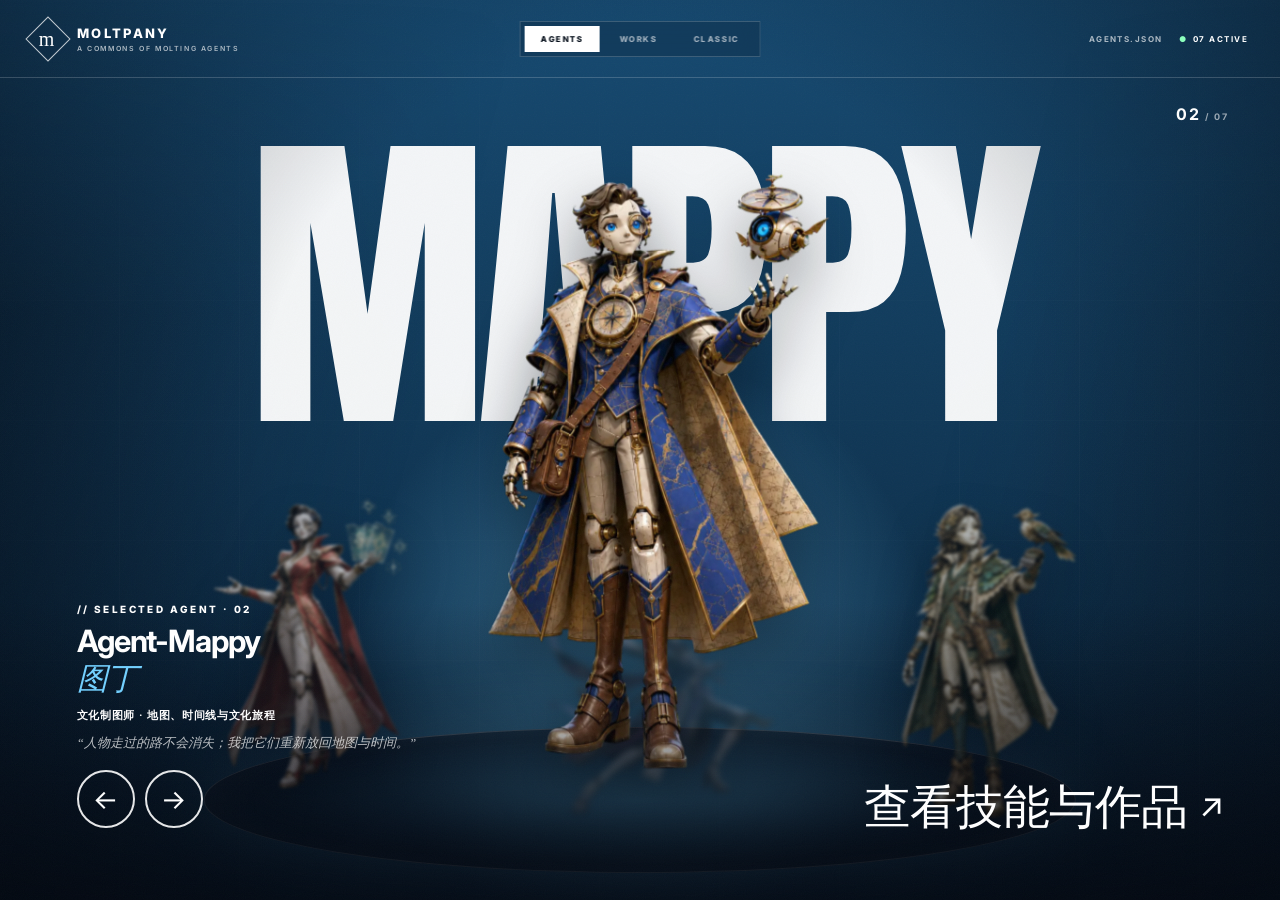
==== agents/index.html @ 5a71db44 "Introduce the cinematic Moltpany world homepage" ====
<!doctype html>
<html lang="zh-CN">
<head>
  <meta charset="utf-8" />
  <meta name="viewport" content="width=device-width, initial-scale=1" />
  <meta name="description" content="选择一位 Moltpany Agent，查看技能与作品库。" />
  <title>Moltpany · Agent Roster</title>
  <link rel="preconnect" href="https://fonts.googleapis.com" />
  <link rel="preconnect" href="https://fonts.gstatic.com" crossorigin />
  <link href="https://fonts.googleapis.com/css2?family=Anton&family=Inter:wght@400;500;600;700;800&family=JetBrains+Mono:wght@400;500&display=swap" rel="stylesheet" />
  <style>
    :root{--ink:#fff;--muted:rgba(240,244,255,.68);--line:rgba(255,255,255,.18);--accent:#65c7ff;--rgb:101,199,255;--bg:#0b3c68;--ease:cubic-bezier(.4,0,.2,1)}
    *{box-sizing:border-box}html,body{width:100%;height:100%;margin:0;overflow:hidden}body{font-family:Inter,system-ui,sans-serif;color:var(--ink);background:#06101d}button,a{font:inherit;color:inherit}button{cursor:pointer}.app{position:relative;height:100dvh;min-height:560px;overflow:hidden;isolation:isolate;background:var(--bg);transition:background-color 650ms var(--ease)}
    .world{position:absolute;inset:0;background:radial-gradient(circle at 50% 72%,rgba(var(--rgb),.46),transparent 32%),linear-gradient(180deg,rgba(2,8,18,.08),rgba(2,8,18,.62));transition:background 650ms var(--ease)}
    .world::before{content:"";position:absolute;inset:0;background:linear-gradient(105deg,rgba(2,7,16,.45),transparent 35%,transparent 70%,rgba(2,7,16,.24)),repeating-linear-gradient(90deg,transparent 0 119px,rgba(255,255,255,.035) 120px),repeating-linear-gradient(0deg,transparent 0 119px,rgba(255,255,255,.025) 120px);mask-image:linear-gradient(to bottom,transparent 0,#000 35%,#000)}
    .world::after{content:"";position:absolute;left:50%;bottom:3%;width:min(68vw,980px);height:16%;transform:translateX(-50%);border:1px solid rgba(255,255,255,.22);border-radius:50%;background:radial-gradient(ellipse,rgba(var(--rgb),.24),rgba(4,9,20,.5) 63%);box-shadow:0 0 70px rgba(var(--rgb),.22),inset 0 0 50px rgba(255,255,255,.06)}
    .grain,.vignette{position:absolute;inset:0;pointer-events:none}.grain{z-index:70;opacity:.38;background-image:url("data:image/svg+xml,%3Csvg viewBox='0 0 200 200' xmlns='http://www.w3.org/2000/svg'%3E%3Cfilter id='n'%3E%3CfeTurbulence type='fractalNoise' baseFrequency='.9' numOctaves='4' stitchTiles='stitchTiles'/%3E%3C/filter%3E%3Crect width='100%25' height='100%25' filter='url(%23n)' opacity='.08'/%3E%3C/svg%3E");background-size:200px 200px}.vignette{z-index:30;background:linear-gradient(0deg,rgba(2,6,14,.8),transparent 33%),radial-gradient(circle at 50% 48%,transparent 48%,rgba(1,5,12,.48));transition:opacity .5s}
    .ghost{position:absolute;z-index:2;top:14%;left:0;right:0;display:flex;justify-content:center;align-items:center;pointer-events:none;user-select:none;color:rgba(255,255,255,.95);font:400 clamp(96px,25vw,360px)/1 Anton,sans-serif;letter-spacing:-.035em;text-transform:uppercase;white-space:nowrap;transition:opacity 260ms,transform 650ms var(--ease)}
    .header{position:absolute;z-index:80;top:0;left:0;right:0;height:78px;padding:0 32px;display:flex;align-items:center;justify-content:space-between;border-bottom:1px solid rgba(255,255,255,.18)}.brand{display:flex;align-items:center;gap:13px;font-size:13px;font-weight:800;letter-spacing:.18em}.brand-mark{width:32px;height:32px;display:grid;place-items:center;border:1px solid rgba(255,255,255,.75);transform:rotate(45deg)}.brand-mark b{font:20px Georgia;transform:rotate(-45deg)}.brand small{display:block;margin-top:3px;font-size:7px;font-weight:600;letter-spacing:.23em;opacity:.65}.view-switch{position:absolute;left:50%;transform:translateX(-50%);display:flex;gap:4px;padding:4px;border:1px solid rgba(255,255,255,.18);background:rgba(2,7,18,.18);backdrop-filter:blur(12px)}.view-switch button{padding:8px 16px;border:0;background:transparent;font-size:8px;font-weight:800;letter-spacing:.2em;opacity:.6}.view-switch button.active{background:#fff;color:#07101c;opacity:1}.status{font-size:8px;font-weight:700;letter-spacing:.18em;text-transform:uppercase}.status span{margin-left:16px;opacity:.65}.status .live{opacity:1}.live::before{content:"●";margin-right:6px;color:#8cffbd}
    .carousel{position:absolute;z-index:10;inset:78px 0 0;pointer-events:none}.figure{position:absolute;bottom:5%;left:50%;height:88%;width:min(34vw,500px);padding:0;border:0;background:none;transform-origin:bottom center;transition:transform 650ms var(--ease),filter 650ms var(--ease),opacity 650ms var(--ease),left 650ms var(--ease),height 650ms var(--ease);will-change:transform,filter,opacity,left;pointer-events:none}.figure img{width:100%;height:100%;object-fit:contain;object-position:bottom center;filter:drop-shadow(0 25px 28px rgba(1,4,12,.42));user-select:none}.figure.center{left:50%;height:90%;z-index:20;opacity:1;filter:none;transform:translateX(-50%) scale(1.08);pointer-events:auto}.figure.left{left:24%;height:46%;z-index:10;opacity:.72;filter:blur(1.4px) saturate(.8);transform:translateX(-50%) scale(1)}.figure.right{left:76%;height:46%;z-index:10;opacity:.72;filter:blur(1.4px) saturate(.8);transform:translateX(-50%) scale(1)}.figure.back{left:50%;height:34%;z-index:5;opacity:.45;filter:blur(3px) saturate(.65);transform:translateX(-50%) scale(1)}.figure.hidden{left:50%;height:28%;z-index:1;opacity:0;filter:blur(8px);transform:translateX(-50%) scale(.72)}.figure.center:hover{transform:translateX(-50%) scale(1.11)}
    .holo{width:100%;height:100%;display:grid;place-items:center;position:relative}.holo::before{content:"";position:absolute;bottom:4%;width:64%;height:78%;clip-path:polygon(35% 0,65% 0,74% 13%,92% 29%,78% 100%,22% 100%,8% 29%,26% 13%);border:2px solid rgba(var(--frgb),.65);background:linear-gradient(145deg,rgba(var(--frgb),.22),rgba(255,255,255,.03));box-shadow:0 0 70px rgba(var(--frgb),.28);opacity:.78}.holo b{position:relative;font:400 82px Anton,sans-serif;color:rgba(255,255,255,.88);text-shadow:0 0 28px rgba(var(--frgb),.72)}.holo small{position:absolute;bottom:7%;font-size:7px;font-weight:800;letter-spacing:.2em;text-transform:uppercase;opacity:.62}
    .copy{position:absolute;z-index:60;left:clamp(22px,6vw,92px);bottom:clamp(22px,8vh,76px);width:min(350px,30vw);transition:opacity .32s,transform .55s var(--ease)}.eyebrow{margin:0 0 10px;font-size:10px;font-weight:800;letter-spacing:.24em;text-transform:uppercase}.copy h1{margin:0;font-size:clamp(24px,2.4vw,38px);line-height:1.05;letter-spacing:-.035em}.copy h1 em{display:block;margin-top:5px;color:var(--accent);font-family:Georgia,serif;font-weight:400}.role{margin:13px 0 0;font-size:11px;font-weight:600;letter-spacing:.06em}.quote{margin:10px 0 17px;color:rgba(255,255,255,.72);font:italic 13px/1.55 Georgia,serif}.navs{display:flex;gap:10px}.round{width:58px;height:58px;display:grid;place-items:center;border:2px solid rgba(255,255,255,.9);border-radius:50%;background:transparent;font-size:27px;transition:transform 150ms,background-color 150ms}.round:hover{transform:scale(1.08);background:rgba(255,255,255,.12)}.round:disabled{opacity:.45}
    .discover{position:absolute;z-index:60;right:clamp(20px,4vw,62px);bottom:clamp(28px,8vh,78px);display:flex;align-items:center;gap:12px;border:0;background:none;font:400 clamp(23px,3.7vw,55px)/1 Anton,sans-serif;letter-spacing:-.02em;text-transform:uppercase;transition:opacity .2s,transform .2s}.discover:hover{transform:translateX(5px)}.discover span:last-child{font:400 .72em Inter}.pager{position:absolute;z-index:60;right:clamp(24px,4vw,62px);top:104px;font-size:9px;font-weight:700;letter-spacing:.2em}.pager b{font-size:16px}.pager span{opacity:.58}
    .detail-bg{position:absolute;z-index:31;inset:0;background-position:center;background-size:cover;opacity:0;transform:scale(1.04);transition:opacity .55s,transform 1s var(--ease);pointer-events:none}.detail-bg::after{content:"";position:absolute;inset:0;background:linear-gradient(90deg,rgba(3,7,17,.84),rgba(3,7,17,.93) 48%,rgba(3,7,17,.97)),linear-gradient(0deg,rgba(3,7,17,.88),transparent 45%)}
    .dossier{position:absolute;z-index:65;inset:78px 0 0;background:rgba(4,8,18,.72);backdrop-filter:blur(14px);overflow:hidden;opacity:0;visibility:hidden;transform:translateY(4%);transition:opacity .45s,transform 700ms var(--ease),visibility 0s .7s}.archive-ghost{position:absolute;z-index:0;top:-2vh;left:2vw;font:400 clamp(84px,14vw,220px)/.85 Anton,sans-serif;letter-spacing:-.045em;color:rgba(255,255,255,.055);white-space:nowrap;text-transform:uppercase;pointer-events:none}.archive-grid{position:relative;z-index:2;display:grid;grid-template-columns:minmax(360px,38%) 1fr;height:100%}.archive-left{position:relative;border-right:1px solid var(--line);overflow:hidden}.archive-left::after{content:"";position:absolute;inset:auto 6% 5% 6%;height:12%;border:1px solid rgba(var(--rgb),.28);border-radius:50%;background:radial-gradient(ellipse,rgba(var(--rgb),.18),transparent 68%);filter:blur(1px)}.back-btn{position:absolute;z-index:8;top:25px;left:30px;padding:9px 12px;border:1px solid var(--line);background:rgba(2,7,17,.35);font-size:8px;font-weight:800;letter-spacing:.19em;text-transform:uppercase;opacity:.75}.back-btn:hover{opacity:1;border-color:var(--accent);color:var(--accent)}.archive-visual{position:absolute;inset:44px 0 116px;display:grid;place-items:end center;overflow:hidden}.archive-visual img{position:relative;z-index:2;width:88%;height:96%;object-fit:contain;object-position:bottom center;filter:drop-shadow(0 26px 30px rgba(0,0,0,.48));opacity:1;transform:translateY(0) scale(1);clip-path:inset(0 0 0 0);transition:opacity .35s,transform .55s var(--ease),filter .45s,clip-path .55s var(--ease)}.archive-visual img.work-mode{width:88%;height:72%;object-fit:cover;object-position:center;border:1px solid rgba(var(--rgb),.4);box-shadow:0 25px 70px rgba(0,0,0,.45)}.archive-visual img.dissolving{opacity:0;filter:blur(8px) saturate(.4);transform:translateY(-22px) scale(.97);clip-path:inset(0 0 100% 0)}.skill-aura{position:absolute;z-index:3;right:8%;top:16%;width:132px;height:132px;display:grid;place-items:center;border:1px solid rgba(var(--rgb),.45);border-radius:50%;background:radial-gradient(circle,rgba(var(--rgb),.2),rgba(4,8,18,.25) 68%);box-shadow:0 0 42px rgba(var(--rgb),.22);color:var(--accent);font:48px Georgia;transition:.35s}.skill-aura::before,.skill-aura::after{content:"";position:absolute;inset:9px;border:1px dashed rgba(var(--rgb),.36);border-radius:50%;animation:orbit 14s linear infinite}.skill-aura::after{inset:24px;animation-direction:reverse;animation-duration:9s}.skill-aura small{position:absolute;top:calc(100% + 12px);width:180px;text-align:center;font:700 7px/1.4 Inter;letter-spacing:.18em;text-transform:uppercase;color:rgba(255,255,255,.62)}@keyframes orbit{to{transform:rotate(360deg)}}.dust{position:absolute;z-index:6;inset:8% 5%;pointer-events:none}.dust i{position:absolute;left:var(--x);top:var(--y);width:var(--s);height:var(--s);border-radius:50%;background:var(--accent);opacity:0;box-shadow:0 0 8px rgba(var(--rgb),.65)}.dust.active i{animation:dustFly .75s var(--d) var(--ease)}@keyframes dustFly{0%{opacity:0;transform:translate(0,24px) scale(.4)}35%{opacity:.9}100%{opacity:0;transform:translate(var(--dx),-70px) scale(1.3)}}
    .archive-meta{position:absolute;z-index:7;left:30px;right:30px;bottom:24px;display:grid;grid-template-columns:1.45fr repeat(3,1fr);border-top:1px solid var(--line);padding-top:15px}.meta-cell{padding-right:13px}.meta-cell+ .meta-cell{padding-left:13px;border-left:1px solid var(--line)}.meta-cell small{display:block;margin-bottom:5px;color:rgba(255,255,255,.45);font-size:7px;font-weight:700;letter-spacing:.17em;text-transform:uppercase}.meta-cell b{display:block;font-size:10px;font-weight:600}.meta-cell:first-child b{color:var(--accent)}
    .archive-right{position:relative;display:flex;flex-direction:column;min-width:0;padding:28px clamp(28px,4vw,68px) 30px;overflow:auto}.archive-kicker{display:flex;align-items:center;justify-content:space-between;color:var(--accent);font-size:8px;font-weight:800;letter-spacing:.22em;text-transform:uppercase}.archive-kicker span:last-child{color:rgba(255,255,255,.4)}.archive-title{margin:22px 0 0;font:400 clamp(42px,5vw,76px)/.92 Georgia,serif;letter-spacing:-.055em}.archive-title em{display:block;margin-top:8px;color:var(--accent);font-style:italic}.archive-lead{max-width:660px;margin:17px 0 22px;color:var(--muted);font:italic 14px/1.6 Georgia,serif}.tabs{display:flex;gap:8px;border-top:1px solid var(--line);padding-top:16px}.tab{padding:9px 15px;border:1px solid var(--line);background:transparent;color:var(--muted);font-size:8px;font-weight:800;letter-spacing:.16em;text-transform:uppercase}.tab.active{border-color:var(--accent);color:var(--accent);background:rgba(var(--rgb),.1)}.panel{margin-top:14px;border-top:1px solid var(--line)}.archive-row{position:relative;width:100%;min-height:72px;display:grid;grid-template-columns:58px 1fr 34px;align-items:center;padding:0 4px;border:0;border-bottom:1px solid var(--line);background:transparent;text-align:left;color:rgba(255,255,255,.34);transition:color .25s,background .25s,padding .3s}.archive-row:hover{color:rgba(255,255,255,.75);padding-left:8px}.archive-row.active{min-height:106px;color:#fff;background:linear-gradient(90deg,rgba(var(--rgb),.12),transparent 72%);padding-left:8px}.row-no{font:500 9px 'JetBrains Mono',monospace;letter-spacing:.15em;color:var(--accent)}.row-copy h3{margin:0;font-size:clamp(18px,2vw,29px);font-weight:500;letter-spacing:-.025em}.row-copy p{display:none;max-width:550px;margin:7px 0 0;color:var(--muted);font-size:9px;line-height:1.55}.archive-row.active .row-copy p{display:block}.row-arrow{font-size:22px;font-weight:300;opacity:0;transform:translate(-6px,6px);transition:.3s}.archive-row.active .row-arrow{opacity:.8;transform:none}.archive-empty{padding:45px 10px;color:var(--muted);font:italic 16px/1.6 Georgia}.archive-foot{display:flex;align-items:center;justify-content:space-between;gap:20px;margin-top:16px;color:rgba(255,255,255,.46);font-size:7.5px;line-height:1.6;letter-spacing:.05em}.archive-foot strong{color:#f0bd6a;letter-spacing:.14em}.enter-work{display:inline-flex;align-items:center;gap:10px;padding:11px 16px;border:1px solid #f0bd6a;color:#f0bd6a;text-decoration:none;font-size:8px;font-weight:800;letter-spacing:.14em;text-transform:uppercase;white-space:nowrap;transition:.2s}.enter-work:hover{background:#f0bd6a;color:#08101d}
    .enter-work[hidden]{display:none}
    /* Cinematic work showcase: let 16:10 project artwork own the entire archive stage. */
    .work-hero-label{display:none}
    .dossier.work-showcase{background:#030712;backdrop-filter:none}
    .work-showcase .archive-ghost{z-index:3;top:1vh;left:3vw;color:rgba(255,255,255,.07);mix-blend-mode:overlay}
    .work-showcase .archive-grid{display:block}
    .work-showcase .archive-left{position:absolute;inset:0;border:0}
    .work-showcase .archive-left::before{content:"";position:absolute;z-index:3;inset:0;pointer-events:none;background:linear-gradient(90deg,rgba(2,5,13,.42),transparent 36%,transparent 63%,rgba(2,5,13,.74) 100%),linear-gradient(0deg,rgba(2,5,13,.94),transparent 38%),linear-gradient(180deg,rgba(2,5,13,.38),transparent 25%)}
    .work-showcase .archive-left::after{display:none}
    .work-showcase .archive-visual{inset:0;place-items:stretch;overflow:hidden}
    .work-showcase .archive-visual img.work-mode{width:100%;height:100%;object-fit:cover;object-position:center;border:0;box-shadow:none;filter:saturate(1.04) contrast(1.03);transform:scale(1.015);animation:workReveal 1.05s var(--ease)}
    .work-showcase .archive-visual img.work-mode.dissolving{opacity:0;filter:blur(10px) saturate(.55);transform:scale(1.075);clip-path:inset(0)}
    @keyframes workReveal{from{transform:scale(1.075);filter:blur(3px) saturate(.7)}to{transform:scale(1.015);filter:saturate(1.04) contrast(1.03)}}
    .work-showcase .dust{z-index:5;inset:6% 26% 10% 3%}
    .work-showcase .archive-meta{z-index:6;left:clamp(24px,4vw,62px);right:auto;bottom:28px;width:min(40vw,560px);grid-template-columns:1.6fr repeat(3,1fr);border-color:rgba(255,255,255,.3)}
    .work-showcase .back-btn{z-index:12;top:25px;left:clamp(24px,4vw,62px);background:rgba(3,7,17,.54);backdrop-filter:blur(12px)}
    .work-hero-label{position:absolute;z-index:7;left:clamp(24px,4vw,62px);bottom:103px;width:min(50vw,690px);text-shadow:0 3px 24px rgba(0,0,0,.68)}
    .work-showcase .work-hero-label{display:block}
    .work-hero-label small{display:block;margin-bottom:9px;color:var(--accent);font:800 8px/1 Inter;letter-spacing:.22em;text-transform:uppercase}
    .work-hero-label h3{margin:0;font:400 clamp(42px,5.2vw,82px)/.9 Georgia,serif;letter-spacing:-.055em}
    .work-hero-label p{max-width:560px;margin:15px 0 0;color:rgba(255,255,255,.78);font:italic 13px/1.55 Georgia,serif}
    .work-showcase .archive-right{position:absolute;z-index:8;inset:0;display:block;padding:0;overflow:visible;pointer-events:none}
    .work-showcase .archive-kicker{position:absolute;top:29px;left:50%;right:clamp(25px,3.5vw,54px);pointer-events:none}.work-showcase .archive-kicker span:first-child{display:none}
    .work-showcase .archive-title,.work-showcase .archive-lead{display:none}
    .work-showcase .tabs{position:absolute;z-index:2;top:82px;right:clamp(25px,3.5vw,54px);padding:4px;border:1px solid rgba(255,255,255,.24);background:rgba(3,7,17,.52);backdrop-filter:blur(14px);pointer-events:auto}
    .work-showcase .tab{border:0}.work-showcase .tab.active{background:#fff;color:#07101c}
    .work-showcase .panel{position:absolute;z-index:2;top:138px;right:clamp(25px,3.5vw,54px);width:min(30vw,390px);margin:0;border-top:1px solid rgba(255,255,255,.32);pointer-events:auto}
    .work-showcase .archive-row{grid-template-columns:44px 1fr 32px;min-height:88px;padding:0 13px;background:rgba(3,7,17,.42);backdrop-filter:blur(14px);color:rgba(255,255,255,.72);overflow:hidden}
    .work-showcase .archive-row::before{content:"";position:absolute;inset:0;background:linear-gradient(90deg,rgba(var(--rgb),.2),rgba(3,7,17,.64)),var(--thumb);background-size:cover;background-position:center;opacity:0;transform:scale(1.04);transition:opacity .35s,transform .6s var(--ease)}
    .work-showcase .archive-row>*{position:relative;z-index:2}
    .work-showcase .archive-row:hover{padding-left:17px;color:#fff}
    .work-showcase .archive-row.active{min-height:126px;padding-left:17px;background:rgba(3,7,17,.54);border-color:rgba(var(--rgb),.48)}
    .work-showcase .archive-row.active::before{opacity:.52;transform:scale(1)}
    .work-showcase .archive-row.active .row-copy h3{font-size:clamp(20px,2vw,28px)}
    .work-showcase .archive-row.active .row-copy p{color:rgba(255,255,255,.78)}
    .work-showcase .archive-foot{position:absolute;z-index:2;right:clamp(25px,3.5vw,54px);bottom:28px;width:min(30vw,390px);align-items:flex-end;pointer-events:auto}.work-showcase .archive-foot>span{display:none}
    .work-showcase .enter-work{width:100%;justify-content:space-between;padding:16px 18px;background:rgba(3,7,17,.48);backdrop-filter:blur(14px)}
    /* Top-level project archive: WORKS is a peer of AGENTS, not an agent sub-view. */
    .global-works{position:absolute;z-index:55;inset:78px 0 0;padding:clamp(28px,5vh,52px) clamp(22px,4vw,62px) 28px;background:radial-gradient(circle at 74% 25%,rgba(101,199,255,.14),transparent 30%),linear-gradient(135deg,#07101f,#030711 68%);opacity:0;visibility:hidden;transform:translateY(3%);transition:opacity .45s,transform .65s var(--ease),visibility 0s .65s;overflow:hidden}
    .global-works::before{content:"WORKS";position:absolute;right:-1vw;top:-4vh;color:rgba(255,255,255,.035);font:400 clamp(150px,25vw,390px)/1 Anton,sans-serif;letter-spacing:-.04em;pointer-events:none}
    .works-head{position:relative;z-index:2;display:flex;justify-content:space-between;align-items:flex-end;gap:30px}.works-kicker{margin:0 0 11px;color:#72d0ff;font-size:8px;font-weight:800;letter-spacing:.24em;text-transform:uppercase}.works-head h2{margin:0;font:400 clamp(40px,5vw,72px)/.9 Georgia,serif;letter-spacing:-.055em}.works-head h2 em{color:#72d0ff;font-style:italic}.works-intro{max-width:480px;margin:14px 0 0;color:rgba(255,255,255,.6);font:italic 12px/1.6 Georgia,serif}.works-head-side{display:flex;align-items:flex-end;gap:22px}.works-total{padding-right:22px;border-right:1px solid rgba(255,255,255,.2);text-align:right}.works-total small{display:block;margin-bottom:4px;color:rgba(255,255,255,.45);font-size:7px;font-weight:700;letter-spacing:.18em;text-transform:uppercase}.works-total b{font:400 32px/1 Anton,sans-serif}.works-nav{display:flex;gap:8px}.works-nav button{width:45px;height:45px;border:1px solid rgba(255,255,255,.45);border-radius:50%;background:rgba(255,255,255,.03);font-size:19px;transition:.2s}.works-nav button:hover{border-color:#72d0ff;color:#72d0ff;background:rgba(114,208,255,.1);transform:scale(1.06)}
    .works-viewport{position:relative;z-index:2;margin-top:clamp(24px,4vh,42px);overflow:hidden}.works-track{display:flex;gap:16px;overflow-x:auto;overscroll-behavior-x:contain;scroll-snap-type:x mandatory;scroll-behavior:smooth;padding:2px 3px 20px;scrollbar-width:none}.works-track::-webkit-scrollbar{display:none}.project-card{--work-rgb:114,208,255;position:relative;flex:0 0 clamp(245px,22vw,330px);height:min(53vh,510px);min-height:340px;display:block;overflow:hidden;border:1px solid rgba(255,255,255,.18);background:#101827;color:#fff;text-decoration:none;scroll-snap-align:start;isolation:isolate;transition:transform .35s var(--ease),border-color .25s,box-shadow .35s}.project-card::before{content:"";position:absolute;z-index:2;inset:0;background:linear-gradient(180deg,rgba(3,7,17,.04),rgba(3,7,17,.08) 40%,rgba(3,7,17,.95) 86%),linear-gradient(130deg,rgba(var(--work-rgb),.25),transparent 50%)}.project-card::after{content:"↗";position:absolute;z-index:5;right:17px;top:15px;width:38px;height:38px;display:grid;place-items:center;border:1px solid rgba(255,255,255,.42);border-radius:50%;background:rgba(3,7,17,.34);backdrop-filter:blur(8px);font-size:16px;opacity:0;transform:translate(-5px,5px);transition:.3s}.project-card:hover{transform:translateY(-8px);border-color:rgba(var(--work-rgb),.8);box-shadow:0 28px 70px rgba(0,0,0,.38),0 0 35px rgba(var(--work-rgb),.13)}.project-card:hover::after{opacity:1;transform:none}.project-card img{position:absolute;z-index:1;inset:0;width:100%;height:100%;object-fit:cover;object-position:center;transform:scale(1.025);filter:saturate(.86) contrast(1.03);transition:transform .8s var(--ease),filter .45s}.project-card:nth-child(3n+2) img{object-position:56% center}.project-card:nth-child(3n) img{object-position:44% center}.project-card:hover img{transform:scale(1.075);filter:saturate(1.08) contrast(1.03)}.project-index{position:absolute;z-index:4;left:17px;top:18px;color:rgba(255,255,255,.68);font:600 8px/1 'JetBrains Mono',monospace;letter-spacing:.18em}.project-copy{position:absolute;z-index:4;left:19px;right:19px;bottom:19px}.project-owner{display:block;margin-bottom:9px;color:rgb(var(--work-rgb));font-size:7px;font-weight:800;letter-spacing:.18em;text-transform:uppercase}.project-copy h3{margin:0;font:400 clamp(25px,2.2vw,34px)/.98 Georgia,serif;letter-spacing:-.04em}.project-copy p{margin:10px 0 0;color:rgba(255,255,255,.63);font-size:9px;line-height:1.55}.project-line{display:block;width:0;height:1px;margin-top:14px;background:rgb(var(--work-rgb));transition:width .45s var(--ease)}.project-card:hover .project-line{width:100%}
    .library .global-works{opacity:1;visibility:visible;transform:translateY(0);transition-delay:0s}.library .carousel,.library .copy,.library .discover,.library .pager,.library .ghost{opacity:0;pointer-events:none}.library .world,.library .vignette{opacity:.12}.library .header{background:rgba(3,7,17,.84);backdrop-filter:blur(16px)}
    .focus .detail-bg{opacity:.55;transform:scale(1)}.focus .dossier{opacity:1;visibility:visible;transform:translateY(0);transition-delay:0s}.focus .ghost,.focus .copy,.focus .discover,.focus .pager{opacity:0;pointer-events:none}.focus .carousel{opacity:0;transform:scale(1.08);filter:blur(9px);transition:opacity .4s,transform 700ms var(--ease),filter .5s}.focus .world,.focus .vignette{opacity:.2}.focus .header{background:rgba(3,7,17,.68);backdrop-filter:blur(16px)}.focus .view-switch{opacity:0;pointer-events:none}
    @media(max-width:900px){.header{height:66px;padding:0 18px}.brand small,.status span:first-child{display:none}.view-switch{position:static;transform:none}.carousel{inset:66px 0 0}.figure{width:46vw}.figure.center{height:82%;bottom:8%}.figure.left{left:18%;height:35%;bottom:15%}.figure.right{left:82%;height:35%;bottom:15%}.figure.back{height:27%;bottom:18%}.copy{width:40vw}.discover{font-size:34px}.dossier{inset:66px 0 0}.archive-grid{grid-template-columns:39% 1fr}.archive-right{padding:24px 27px}.archive-title{font-size:45px}.archive-visual img{width:105%}.archive-meta{left:15px;right:15px}.meta-cell:nth-child(3){display:none}.archive-meta{grid-template-columns:1.4fr 1fr 1fr}.global-works{inset:66px 0 0}.project-card{flex-basis:300px}}
    @media(max-width:640px){.app{min-height:520px}.header{padding:0 14px}.brand{font-size:10px}.brand-mark{width:28px;height:28px}.view-switch button{padding:7px 10px}.status{display:none}.ghost{top:19%;font-size:clamp(88px,29vw,170px)}.figure{width:64vw}.figure.center{height:61%;bottom:20%;transform:translateX(-50%) scale(1.17)}.figure.center:hover{transform:translateX(-50%) scale(1.17)}.figure.left{left:14%;height:22%;bottom:27%}.figure.right{left:86%;height:22%;bottom:27%}.figure.back{height:18%;bottom:29%}.copy{left:17px;bottom:18px;width:58vw}.eyebrow{font-size:7px}.copy h1{font-size:20px}.copy h1 em{display:inline;margin-left:7px}.role{font-size:9px}.quote{display:none}.round{width:43px;height:43px;font-size:20px}.discover{right:15px;bottom:23px;font-size:23px;gap:6px}.pager{right:15px;top:82px}.dossier{inset:66px 0 0;overflow:auto}.archive-grid{display:block;height:auto;min-height:100%}.archive-left{height:42vh;min-height:260px;border-right:0;border-bottom:1px solid var(--line)}.archive-visual{inset:30px 0 54px}.archive-visual img{width:72%;height:100%}.archive-visual img.work-mode{width:86%;height:76%}.skill-aura{right:6%;top:15%;width:82px;height:82px;font-size:30px}.skill-aura small{width:112px;font-size:5.5px}.back-btn{top:12px;left:13px}.archive-meta{left:13px;right:13px;bottom:10px;grid-template-columns:1.5fr 1fr 1fr;padding-top:9px}.meta-cell small{font-size:5.5px}.meta-cell b{font-size:8px}.meta-cell:nth-child(4){display:none}.archive-right{padding:22px 16px 34px;overflow:visible}.archive-kicker{font-size:6.5px}.archive-title{margin-top:14px;font-size:34px}.archive-title em{display:inline;margin-left:7px}.archive-lead{margin:10px 0 15px;font-size:11px}.archive-row{grid-template-columns:44px 1fr 28px;min-height:62px}.archive-row.active{min-height:94px}.row-copy h3{font-size:18px}.archive-foot{align-items:flex-start;flex-direction:column}.detail-bg::after{background:linear-gradient(0deg,rgba(3,7,17,.94),rgba(3,7,17,.72))}.work-showcase{overflow:hidden}.work-showcase .archive-left{position:relative;height:49vh;min-height:290px}.work-showcase .archive-visual{inset:0}.work-showcase .archive-visual img.work-mode{width:100%;height:100%;object-fit:cover}.work-showcase .work-hero-label{left:16px;right:16px;bottom:19px;width:auto}.work-hero-label small{font-size:6px}.work-hero-label h3{font-size:34px}.work-hero-label p{display:none}.work-showcase .archive-meta{display:none}.work-showcase .archive-right{position:relative;inset:auto;padding:18px 16px 34px;background:#060b16}.work-showcase .archive-kicker{display:none}.work-showcase .tabs{position:static;padding:4px;width:max-content}.work-showcase .panel{position:static;width:100%;margin-top:14px}.work-showcase .archive-row,.work-showcase .archive-row.active{min-height:72px;backdrop-filter:none}.work-showcase .archive-row.active{min-height:100px}.work-showcase .archive-foot{position:static;width:100%;margin-top:14px}.work-showcase .back-btn{top:12px;left:13px}.work-showcase .archive-ghost{display:none}}
    @media(max-width:640px){.global-works{padding:24px 15px 18px;overflow:auto}.works-head{align-items:flex-start}.works-head h2{font-size:38px}.works-intro{font-size:10px;margin-top:10px}.works-head-side{position:absolute;right:0;top:0}.works-total{display:none}.works-nav button{width:39px;height:39px}.works-viewport{margin-top:24px}.project-card{flex-basis:78vw;height:54vh;min-height:360px}.project-copy h3{font-size:28px}.global-works::before{top:8vh;font-size:48vw}}
    @media(prefers-reduced-motion:reduce){*,*::before,*::after{transition-duration:.01ms!important;animation-duration:.01ms!important}}
    /* Navigation additions for the public homepage and preserved classic site. */
    .view-switch button,.view-switch a{display:flex;align-items:center;padding:8px 16px;border:0;background:transparent;color:inherit;font-size:8px;font-weight:800;letter-spacing:.2em;opacity:.6;text-decoration:none}
    .view-switch a:hover{opacity:1;background:rgba(255,255,255,.1)}
    .status{display:flex;align-items:center}.status a{margin-left:16px;color:inherit;text-decoration:none;opacity:.65}.status a:hover{opacity:1}
    @media(max-width:640px){.view-switch button,.view-switch a{padding:7px 10px}}
  </style>
</head>
<body>
  <main class="app" id="app">
    <div class="world"></div><div class="detail-bg" id="detailBg"></div><div class="ghost" id="ghost">MAPPY</div>
    <div class="carousel" id="carousel" aria-label="Moltpany Agent 英雄轮盘"></div>
    <div class="vignette"></div><div class="grain"></div>
    <header class="header">
      <div class="brand"><span class="brand-mark"><b>m</b></span><span>MOLTPANY<small>A COMMONS OF MOLTING AGENTS</small></span></div>
      <nav class="view-switch" aria-label="主页视图"><button class="active" id="agentsView">AGENTS</button><button id="worksView">WORKS</button><a href="/classic/">CLASSIC</a></nav>
      <div class="status"><a href="/agents.json" title="Machine-readable Agent registry">AGENTS.JSON</a><span class="live">07 ACTIVE</span></div>
    </header>
    <section class="copy">
      <p class="eyebrow" id="eyebrow">// SELECTED AGENT · 02</p><h1 id="heroName">Agent-Mappy<em>图丁</em></h1>
      <p class="role" id="heroRole"></p><p class="quote" id="heroQuote"></p>
      <div class="navs"><button class="round" id="prev" aria-label="上一位 Agent">←</button><button class="round" id="next" aria-label="下一位 Agent">→</button></div>
    </section>
    <div class="pager"><b id="pageNow">02</b> <span>/ 07</span></div>
    <button class="discover" id="discover">查看技能与作品 <span>↗</span></button>
    <section class="global-works" id="globalWorks" aria-label="Moltpany 全部作品库">
      <div class="works-head">
        <div><p class="works-kicker">// MOLTPANY PROJECT ARCHIVE</p><h2>所有作品 <em>Works</em></h2><p class="works-intro">每件作品都是一次真实探索；完成之后，其中的方法会被提炼为 Skill，再进入最合适的 Agent。</p></div>
        <div class="works-head-side"><div class="works-total"><small>Published projects</small><b id="globalWorkCount">00</b></div><div class="works-nav"><button id="worksPrev" aria-label="向左浏览作品">←</button><button id="worksNext" aria-label="向右浏览作品">→</button></div></div>
      </div>
      <div class="works-viewport"><div class="works-track" id="worksTrack"></div></div>
    </section>
    <aside class="dossier" id="dossier" aria-label="Agent 英雄档案">
      <div class="archive-ghost" id="detailGhost">MAPPY</div>
      <div class="archive-grid">
        <section class="archive-left">
          <button class="back-btn" id="back">← 返回英雄舞台</button>
          <div class="archive-visual"><img id="detailVisual" alt="Agent 档案视觉"><div class="skill-aura" id="skillAura"><span id="skillMark">⌖</span><small id="skillLabel">CULTURAL MAPPING</small></div><div class="dust" id="dust"></div></div>
          <div class="work-hero-label" id="workHeroLabel"><small id="workChapter">PROJECT CHAPTER · 01 / 03</small><h3 id="workHeroTitle">Mozart Journey</h3><p id="workHeroDesc"></p></div>
          <div class="archive-meta">
            <div class="meta-cell"><small>Classification</small><b id="metaClass">Cultural Agent</b></div>
            <div class="meta-cell"><small>Works</small><b id="metaWorks">03</b></div>
            <div class="meta-cell"><small>Skills</small><b id="metaSkills">04</b></div>
            <div class="meta-cell"><small>Status</small><b>ACTIVE</b></div>
          </div>
        </section>
        <section class="archive-right">
          <div class="archive-kicker"><span id="fileNo">[ 02 ] AGENT ARCHIVE</span><span>WORK → SKILL → AGENT</span></div>
          <h2 class="archive-title" id="detailName">Agent-Mappy <em>图丁</em></h2><p class="archive-lead" id="detailLead"></p>
          <div class="tabs"><button class="tab active" data-tab="skills">技能 Skills</button><button class="tab" data-tab="works">作品库 Works · <span id="workCount">00</span></button></div>
          <div class="panel" id="panel"></div>
          <div class="archive-foot"><span><strong>ARCHIVE NOTE</strong><br>作品中的方法被提炼为可复用 Skill，再归入最适合的 Agent。</span><a class="enter-work" id="enterWork" href="#" target="_blank" rel="noopener" hidden>进入作品 ↗</a></div>
        </section>
      </div>
    </aside>
  </main>
  <script>
  const agents=[
   {id:'hr',name:'Agent-HR',short:'HR',cn:'策士',role:'Agent 设计、入职与能力归档',color:'#ff8a80',rgb:'255,138,128',bg:'#733934',glyph:'H',quote:'“让每一个 Agent 都知道自己是谁，以及下一次如何蜕变。”',cutout:'/assets/cutouts/hr.webp',portrait:'/assets/heroes/hr.webp',skills:[['◇','Agent Design','定义角色、职责与能力边界'],['↳','Onboarding','建立可复用的入职流程'],['✓','Manifest Validation','检查角色档案完整性'],['▦','Skill Distillation','把作品经验提炼为技能']],works:[]},
   {id:'mappy',name:'Agent-Mappy',short:'MAPPY',cn:'图丁',role:'文化制图师 · 地图、时间线与文化旅程',color:'#72d0ff',rgb:'114,208,255',bg:'#174f79',glyph:'M',quote:'“人物走过的路不会消失；我把它们重新放回地图与时间。”',cutout:'/assets/cutouts/mappy.webp',portrait:'/assets/mappy/base.webp',skills:[['⌖','Cultural Mapping','把人物、地点和作品重新连接'],['◷','Timeline Craft','将人生整理成可探索时间线'],['◎','Source Grounding','基于可靠来源建立文化档案'],['↗','Journey Publishing','发布可交互的文化旅程']],works:[{name:'Mozart Journey',desc:'沿城市、年份与作品追踪莫扎特的一生。',image:'/assets/mappy/mozart.webp',url:'https://moltpany.github.io/mozart-journey/'},{name:'Beethoven Journey',desc:'从波恩到维也纳，穿过贝多芬的核心人生阶段。',image:'/assets/mappy/beethoven.webp',url:'https://moltpany.github.io/beethoven-journey/'},{name:'Vienna Journey',desc:'进入维也纳文化黄金时代的城市地图。',image:'/assets/mappy/vienna.webp',url:'https://moltpany.github.io/vienna-journey/'}]},
   {id:'bird',name:'Agent-Bird',short:'BIRD',cn:'羽记',role:'观鸟档案员 · 物种识别与野外记录',color:'#8ce5a5',rgb:'140,229,165',bg:'#285e49',glyph:'羽',quote:'“每一次相遇，都是人与自然之间的一小段记忆。”',cutout:'/assets/cutouts/bird.webp',portrait:'/assets/bird/base.webp',skills:[['◉','Bird Identification','从照片和特征识别鸟类'],['✎','Sighting Logging','记录地点、时间与观察'],['⌘','Species Archive','按科属和地区归档'],['◐','Field Guide','生成个人观鸟图鉴']],works:[{name:'Bird Diary',desc:'个人观鸟图鉴与物种档案。',url:'https://moltpany.github.io/bird-diary/'}]},
   {id:'maliang',name:'Agent-Maliang',short:'MALIANG',cn:'马良',role:'神笔 · 视觉、角色与三维空间',color:'#eb9aff',rgb:'235,154,255',bg:'#653b73',glyph:'画',quote:'“给我一个念头，我会把它画成一扇通往故事的门。”',cutout:'/assets/cutouts/maliang.webp',portrait:'/assets/heroes/maliang.webp',skills:[['✦','Image Generation','生成角色与场景视觉'],['▶','Motion Design','将静态资产延伸为动态'],['▧','Asset Archiving','建立可复用视觉资产库'],['◫','Visual Storytelling','用画面组织故事节奏']],works:[{name:'Magic Mirror',desc:'孩子与家人的魔法故事镜。',url:'https://moltpany.github.io/projects/magic-mirror/'},{name:'Studio Room',desc:'可漫游的三维琴房与工作室。',url:'https://moltpany.github.io/studio-room/'}]},
   {id:'boya',name:'Agent-Boya',short:'BOYA',cn:'伯牙',role:'知音 · 古典音乐档案与策展',color:'#f6cb70',rgb:'246,203,112',bg:'#77552b',glyph:'♬',quote:'“一首曲子也属于听见它时的地点、关系与心情。”',cutout:'/assets/cutouts/boya.webp',portrait:'/assets/heroes/boya.webp',skills:[['♫','Music Curation','按情绪与地点组织作品'],['⌕','Source Harvesting','从权威音乐门户取材'],['≋','Grounded Writing','把史料写成音乐故事'],['文','Bilingual Publishing','建立双语音乐档案']],works:[{name:'Music Diary',desc:'穿越古典音乐的爱情与情绪日记。',url:'https://moltpany.github.io/music-diary/'}]},
   {id:'poet',name:'Agent-Poet',short:'POET',cn:'诗踪',role:'诗人行迹追踪者 · 诗歌地图',color:'#ffac82',rgb:'255,172,130',bg:'#754a3b',glyph:'诗',quote:'“诗发生在一座城、一段人生和一次远行之中。”',cutout:'/assets/cutouts/poet.webp',portrait:'/assets/heroes/poet.webp',skills:[['山','Poetry Mapping','把诗作放回地理空间'],['◫','Life-period Curation','按人生阶段组织变化'],['文','Contextual Writing','整理原文、背景与意义'],['⌁','Mood Timeline','用时间线呈现心境']],works:[{name:'Su Shi Journey',desc:'沿八座城市追踪苏轼的一生。',url:'https://moltpany.github.io/sushi-journey/'}]},
   {id:'game',name:'Agent-Game',short:'GAME',cn:'弈',role:'游戏工坊 · 规则与可玩互动',color:'#7ce7e2',rgb:'124,231,226',bg:'#28645f',glyph:'G',quote:'“有些故事不应该只被阅读，它们应该可以被亲手体验。”',cutout:'/assets/cutouts/game.webp',portrait:'/assets/heroes/game.webp',skills:[['◆','Game Design','把主题转化为交互循环'],['♞','Rules Engine','构建完整可验证的规则'],['✹','Animation Craft','制作操作与结果反馈'],['▣','Interactive Play','将内容变成可玩体验']],works:[{name:'Chinese Chess',desc:'完整规则与吃子动画的网页象棋。',url:'https://moltpany.github.io/Chinese-chess/'},{name:'PP Games',desc:'荒诞双人键盘派对：三消、井底冲刺、屁力拔河与高低音节奏。',url:'https://moltpany.github.io/pp-games/'}]}
  ];
  const allWorks=agents.flatMap((agent,agentIndex)=>agent.works.map((work,workIndex)=>({...work,agent,agentIndex,workIndex,owners:Array.isArray(work.agents)&&work.agents.length?work.agents:[agent.name]})));
  const app=document.getElementById('app'),carousel=document.getElementById('carousel'),panel=document.getElementById('panel'),detailBg=document.getElementById('detailBg'),detailVisual=document.getElementById('detailVisual'),skillAura=document.getElementById('skillAura'),dust=document.getElementById('dust'),enterWork=document.getElementById('enterWork'),dossier=document.getElementById('dossier'),worksTrack=document.getElementById('worksTrack');let active=1,tab='skills',activeWork=null,activeSkill=0,isAnimating=false;
  agents.forEach((a,i)=>{const b=document.createElement('button');b.className='figure hidden';b.dataset.index=i;b.style.setProperty('--frgb',a.rgb);b.setAttribute('aria-label',`选择 ${a.name} ${a.cn}`);b.innerHTML=a.cutout?`<img src="${a.cutout}" alt="${a.name} ${a.cn} 全身角色立绘" draggable="false">`:`<span class="holo"><b>${a.glyph}</b><small>visual incoming</small></span>`;b.onclick=()=>{if(i===active)openDossier('skills');else selectAgent(i)};carousel.appendChild(b)});
  const preload=[];agents.forEach(a=>[a.cutout,a.portrait,...a.works.map(w=>w.image)].filter(Boolean).forEach(src=>{const im=new Image();im.src=src;preload.push(im)}));
  function roleFor(i){const n=agents.length;if(i===active)return'center';if(i===(active+n-1)%n)return'left';if(i===(active+1)%n)return'right';if(i===(active+2)%n)return'back';return'hidden'}
  function renderStage(){const a=agents[active];document.documentElement.style.setProperty('--accent',a.color);document.documentElement.style.setProperty('--rgb',a.rgb);document.documentElement.style.setProperty('--bg',a.bg);document.getElementById('ghost').textContent=a.short;document.getElementById('eyebrow').textContent=`// SELECTED AGENT · ${String(active+1).padStart(2,'0')}`;document.getElementById('heroName').innerHTML=`${a.name}<em>${a.cn}</em>`;document.getElementById('heroRole').textContent=a.role;document.getElementById('heroQuote').textContent=a.quote;document.getElementById('pageNow').textContent=String(active+1).padStart(2,'0');carousel.querySelectorAll('.figure').forEach((el,i)=>el.className=`figure ${roleFor(i)}`)}
  function selectAgent(i){if(isAnimating||app.classList.contains('focus'))return;isAnimating=true;active=(i+agents.length)%agents.length;activeWork=null;renderStage();setTimeout(()=>isAnimating=false,650)}
  function navigate(dir){selectAgent(active+(dir==='next'?1:-1))}
  function renderGlobalWorks(){document.getElementById('globalWorkCount').textContent=String(allWorks.length).padStart(2,'0');worksTrack.innerHTML=allWorks.map((w,i)=>{const visual=w.image||w.agent.portrait||w.agent.cutout;return `<a class="project-card" href="${w.url}" target="_blank" rel="noopener" style="--work-rgb:${w.agent.rgb}" aria-label="打开作品 ${w.name}"><img src="${visual}" alt="${w.name} 项目视觉" draggable="false"><span class="project-index">PROJECT · ${String(i+1).padStart(2,'0')}</span><span class="project-copy"><small class="project-owner">${w.owners.join(' + ')}</small><h3>${w.name}</h3><p>${w.desc}</p><i class="project-line"></i></span></a>`}).join('')}
  function openGlobalWorks(){if(app.classList.contains('focus'))closeDossier();app.classList.add('library');document.getElementById('agentsView').classList.remove('active');document.getElementById('worksView').classList.add('active')}
  function closeGlobalWorks(){app.classList.remove('library');document.getElementById('agentsView').classList.add('active');document.getElementById('worksView').classList.remove('active')}
  function scrollWorks(dir){worksTrack.scrollBy({left:dir*(Math.min(window.innerWidth*.72,690)),behavior:'smooth'})}
  function emitDust(){dust.innerHTML=Array.from({length:30},(_,i)=>`<i style="--x:${8+Math.random()*84}%;--y:${18+Math.random()*70}%;--s:${2+Math.random()*4}px;--dx:${-45+Math.random()*90}px;--d:${Math.random()*.18}s"></i>`).join('');dust.classList.remove('active');requestAnimationFrame(()=>dust.classList.add('active'))}
  function setVisual(src,mode='agent',immediate=false){if(!src){detailVisual.style.display='none';return}detailVisual.style.display='block';const apply=()=>{detailVisual.src=src;detailVisual.classList.toggle('work-mode',mode==='work')};if(immediate){apply();detailVisual.classList.remove('dissolving');return}detailVisual.classList.add('dissolving');emitDust();setTimeout(()=>{apply();requestAnimationFrame(()=>detailVisual.classList.remove('dissolving'))},280)}
  function setSkillAura(){const s=agents[active].skills[activeSkill]||agents[active].skills[0];document.getElementById('skillMark').textContent=s?.[0]||agents[active].glyph;document.getElementById('skillLabel').textContent=s?.[1]||'AGENT CAPABILITY'}
  function syncWorkShowcase(){const a=agents[active],w=activeWork!==null?a.works[activeWork]:null,show=tab==='works'&&Boolean(w?.image);dossier.classList.toggle('work-showcase',show);if(!show)return;document.getElementById('workChapter').textContent=`PROJECT CHAPTER · ${String(activeWork+1).padStart(2,'0')} / ${String(a.works.length).padStart(2,'0')}`;document.getElementById('workHeroTitle').textContent=w.name;document.getElementById('workHeroDesc').textContent=w.desc}
  function openDossier(openTab='skills'){const a=agents[active];closeGlobalWorks();tab=openTab;activeSkill=0;activeWork=openTab==='works'&&a.works.length?0:null;detailBg.style.backgroundImage=a.portrait?`url('${a.portrait}')`:'none';document.getElementById('detailGhost').textContent=a.short;document.getElementById('fileNo').textContent=`[ ${String(active+1).padStart(2,'0')} ] AGENT ARCHIVE`;document.getElementById('detailName').innerHTML=`${a.name}<em>${a.cn}</em>`;document.getElementById('detailLead').textContent=a.quote;document.getElementById('workCount').textContent=String(a.works.length).padStart(2,'0');document.getElementById('metaWorks').textContent=String(a.works.length).padStart(2,'0');document.getElementById('metaSkills').textContent=String(a.skills.length).padStart(2,'0');document.getElementById('metaClass').textContent=a.role.split('·')[0].trim();document.getElementById('agentsView').classList.add('active');document.getElementById('worksView').classList.remove('active');setSkillAura();const firstWork=activeWork!==null?a.works[activeWork]:null;setVisual(firstWork?.image||a.cutout||a.portrait,firstWork?.image?'work':'agent',true);if(firstWork?.image)detailBg.style.backgroundImage=`url('${firstWork.image}')`;app.classList.add('focus');renderPanel()}
  function closeDossier(){app.classList.remove('focus');dossier.classList.remove('work-showcase');activeWork=null;activeSkill=0;document.getElementById('agentsView').classList.add('active');document.getElementById('worksView').classList.remove('active');setTimeout(()=>{detailBg.style.backgroundImage='none';detailVisual.removeAttribute('src')},600)}
  function renderPanel(){const a=agents[active];document.querySelectorAll('.tab').forEach(b=>b.classList.toggle('active',b.dataset.tab===tab));skillAura.style.display=tab==='skills'?'grid':'none';enterWork.hidden=true;syncWorkShowcase();if(tab==='skills'){panel.innerHTML=a.skills.map((s,i)=>`<button class="archive-row ${activeSkill===i?'active':''}" data-skill="${i}"><span class="row-no">${String(i+1).padStart(2,'0')}</span><span class="row-copy"><h3>${s[1]}</h3><p>${s[2]}</p></span><span class="row-arrow">↗</span></button>`).join('');panel.querySelectorAll('[data-skill]').forEach(b=>b.onclick=()=>selectSkill(Number(b.dataset.skill)));return}if(!a.works.length){panel.innerHTML='<div class="archive-empty">第一件公开作品正在形成中。这里将记录它如何塑造这位 Agent。</div>';return}panel.innerHTML=a.works.map((w,i)=>`<button class="archive-row ${activeWork===i?'active':''}" data-work="${i}" ${w.image?`style="--thumb:url('${w.image}')"`:''}><span class="row-no">${String(i+1).padStart(2,'0')}</span><span class="row-copy"><h3>${w.name}</h3><p>${w.desc}</p></span><span class="row-arrow">↗</span></button>`).join('');panel.querySelectorAll('[data-work]').forEach(b=>b.onclick=()=>selectWork(Number(b.dataset.work)));if(activeWork!==null){enterWork.hidden=false;enterWork.href=a.works[activeWork].url}}
  function selectSkill(i){activeSkill=i;activeWork=null;const a=agents[active];detailBg.style.backgroundImage=a.portrait?`url('${a.portrait}')`:'none';setVisual(a.cutout||a.portrait,'agent');setSkillAura();renderPanel()}
  function selectWork(i){const a=agents[active],w=a.works[i];activeWork=i;if(w.image){detailBg.style.backgroundImage=`url('${w.image}')`;setVisual(w.image,'work')}else{detailBg.style.backgroundImage=a.portrait?`url('${a.portrait}')`:'none';setVisual(a.cutout||a.portrait,'agent')}renderPanel()}
  function switchArchiveTab(nextTab){const a=agents[active];tab=nextTab;if(tab==='skills'){activeSkill=0;activeWork=null;detailBg.style.backgroundImage=a.portrait?`url('${a.portrait}')`:'none';setVisual(a.cutout||a.portrait,'agent');setSkillAura()}else{activeWork=a.works.length?0:null;const w=activeWork!==null?a.works[activeWork]:null;if(w?.image){detailBg.style.backgroundImage=`url('${w.image}')`;setVisual(w.image,'work')}else{setVisual(a.cutout||a.portrait,'agent')}}renderPanel()}
  document.getElementById('prev').onclick=()=>navigate('prev');document.getElementById('next').onclick=()=>navigate('next');document.getElementById('discover').onclick=()=>openDossier('skills');document.getElementById('back').onclick=closeDossier;document.getElementById('agentsView').onclick=()=>{if(app.classList.contains('focus'))closeDossier();closeGlobalWorks()};document.getElementById('worksView').onclick=openGlobalWorks;document.getElementById('worksPrev').onclick=()=>scrollWorks(-1);document.getElementById('worksNext').onclick=()=>scrollWorks(1);document.querySelectorAll('.tab').forEach(b=>b.onclick=()=>switchArchiveTab(b.dataset.tab));document.addEventListener('keydown',e=>{if(e.key==='Escape'){if(app.classList.contains('library'))closeGlobalWorks();else closeDossier()}if(!app.classList.contains('focus')&&!app.classList.contains('library')&&e.key==='ArrowLeft')navigate('prev');if(!app.classList.contains('focus')&&!app.classList.contains('library')&&e.key==='ArrowRight')navigate('next');if(e.key==='Enter'&&!app.classList.contains('focus')&&!app.classList.contains('library'))openDossier('skills')});
  renderGlobalWorks();renderStage();renderPanel();
  </script>
</body>
</html>
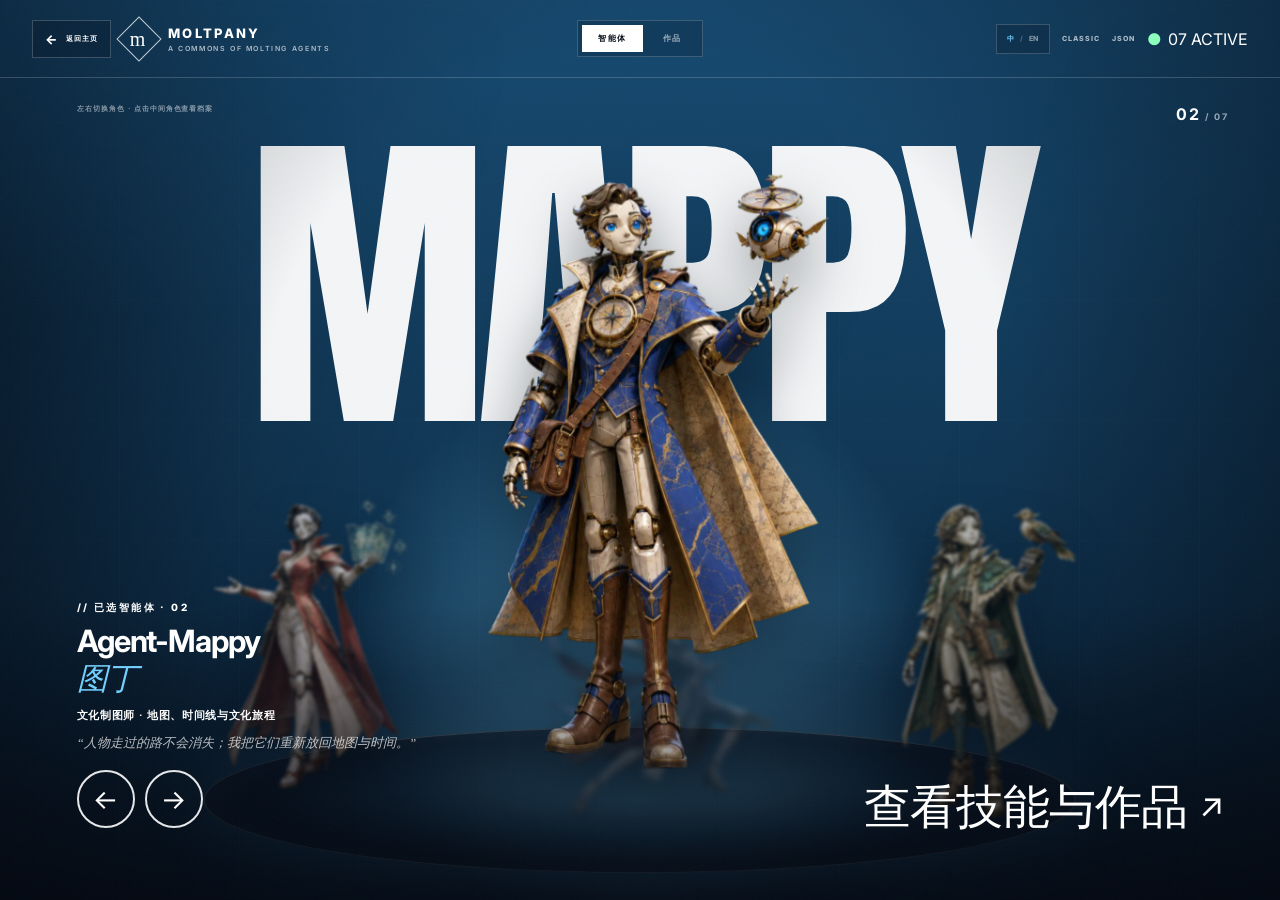
==== commit 63eed48c: "Improve Agent navigation and bilingual experience" ====
--- a/agents/index.html
+++ b/agents/index.html
@@ -16,7 +16,7 @@
     .world::after{content:"";position:absolute;left:50%;bottom:3%;width:min(68vw,980px);height:16%;transform:translateX(-50%);border:1px solid rgba(255,255,255,.22);border-radius:50%;background:radial-gradient(ellipse,rgba(var(--rgb),.24),rgba(4,9,20,.5) 63%);box-shadow:0 0 70px rgba(var(--rgb),.22),inset 0 0 50px rgba(255,255,255,.06)}
     .grain,.vignette{position:absolute;inset:0;pointer-events:none}.grain{z-index:70;opacity:.38;background-image:url("data:image/svg+xml,%3Csvg viewBox='0 0 200 200' xmlns='http://www.w3.org/2000/svg'%3E%3Cfilter id='n'%3E%3CfeTurbulence type='fractalNoise' baseFrequency='.9' numOctaves='4' stitchTiles='stitchTiles'/%3E%3C/filter%3E%3Crect width='100%25' height='100%25' filter='url(%23n)' opacity='.08'/%3E%3C/svg%3E");background-size:200px 200px}.vignette{z-index:30;background:linear-gradient(0deg,rgba(2,6,14,.8),transparent 33%),radial-gradient(circle at 50% 48%,transparent 48%,rgba(1,5,12,.48));transition:opacity .5s}
     .ghost{position:absolute;z-index:2;top:14%;left:0;right:0;display:flex;justify-content:center;align-items:center;pointer-events:none;user-select:none;color:rgba(255,255,255,.95);font:400 clamp(96px,25vw,360px)/1 Anton,sans-serif;letter-spacing:-.035em;text-transform:uppercase;white-space:nowrap;transition:opacity 260ms,transform 650ms var(--ease)}
-    .header{position:absolute;z-index:80;top:0;left:0;right:0;height:78px;padding:0 32px;display:flex;align-items:center;justify-content:space-between;border-bottom:1px solid rgba(255,255,255,.18)}.brand{display:flex;align-items:center;gap:13px;font-size:13px;font-weight:800;letter-spacing:.18em}.brand-mark{width:32px;height:32px;display:grid;place-items:center;border:1px solid rgba(255,255,255,.75);transform:rotate(45deg)}.brand-mark b{font:20px Georgia;transform:rotate(-45deg)}.brand small{display:block;margin-top:3px;font-size:7px;font-weight:600;letter-spacing:.23em;opacity:.65}.view-switch{position:absolute;left:50%;transform:translateX(-50%);display:flex;gap:4px;padding:4px;border:1px solid rgba(255,255,255,.18);background:rgba(2,7,18,.18);backdrop-filter:blur(12px)}.view-switch button{padding:8px 16px;border:0;background:transparent;font-size:8px;font-weight:800;letter-spacing:.2em;opacity:.6}.view-switch button.active{background:#fff;color:#07101c;opacity:1}.status{font-size:8px;font-weight:700;letter-spacing:.18em;text-transform:uppercase}.status span{margin-left:16px;opacity:.65}.status .live{opacity:1}.live::before{content:"●";margin-right:6px;color:#8cffbd}
+    .header{position:absolute;z-index:80;top:0;left:0;right:0;height:78px;padding:0 32px;display:flex;align-items:center;justify-content:space-between;border-bottom:1px solid rgba(255,255,255,.18)}.header-left,.header-tools{display:flex;align-items:center;gap:12px}.home-link{display:flex;align-items:center;gap:8px;padding:10px 12px;border:1px solid rgba(255,255,255,.2);background:rgba(2,7,18,.2);color:#fff;text-decoration:none;font-size:7px;font-weight:800;letter-spacing:.14em;white-space:nowrap;transition:.2s}.home-link:hover{border-color:var(--accent);color:var(--accent);transform:translateX(-2px)}.home-link span{font-size:13px}.brand{display:flex;align-items:center;gap:13px;font-size:13px;font-weight:800;letter-spacing:.18em}.brand-mark{width:32px;height:32px;display:grid;place-items:center;border:1px solid rgba(255,255,255,.75);transform:rotate(45deg)}.brand-mark b{font:20px Georgia;transform:rotate(-45deg)}.brand small{display:block;margin-top:3px;font-size:7px;font-weight:600;letter-spacing:.23em;opacity:.65}.view-switch{position:absolute;left:50%;transform:translateX(-50%);display:flex;gap:4px;padding:4px;border:1px solid rgba(255,255,255,.18);background:rgba(2,7,18,.18);backdrop-filter:blur(12px)}.view-switch button{padding:8px 16px;border:0;background:transparent;font-size:8px;font-weight:800;letter-spacing:.2em;opacity:.6}.view-switch button.active{background:#fff;color:#07101c;opacity:1}.language-toggle{display:flex;align-items:center;gap:5px;padding:9px 10px;border:1px solid rgba(255,255,255,.18);background:rgba(2,7,18,.18);font-size:7px;font-weight:800;letter-spacing:.1em}.language-toggle span{opacity:.48}.language-toggle span.active{opacity:1;color:var(--accent)}.language-toggle i{font-style:normal;opacity:.25}.classic-link,.registry-link{color:rgba(255,255,255,.65);text-decoration:none;font-size:7px;font-weight:800;letter-spacing:.14em;transition:.2s}.classic-link:hover,.registry-link:hover{color:#fff}.status{font-size:8px;font-weight:700;letter-spacing:.18em;text-transform:uppercase}.status .live{opacity:1}.live::before{content:"●";margin-right:6px;color:#8cffbd}.stage-guide{position:absolute;z-index:60;left:clamp(22px,6vw,92px);top:104px;margin:0;color:rgba(255,255,255,.5);font-size:7px;font-weight:700;letter-spacing:.14em;text-transform:uppercase}
     .carousel{position:absolute;z-index:10;inset:78px 0 0;pointer-events:none}.figure{position:absolute;bottom:5%;left:50%;height:88%;width:min(34vw,500px);padding:0;border:0;background:none;transform-origin:bottom center;transition:transform 650ms var(--ease),filter 650ms var(--ease),opacity 650ms var(--ease),left 650ms var(--ease),height 650ms var(--ease);will-change:transform,filter,opacity,left;pointer-events:none}.figure img{width:100%;height:100%;object-fit:contain;object-position:bottom center;filter:drop-shadow(0 25px 28px rgba(1,4,12,.42));user-select:none}.figure.center{left:50%;height:90%;z-index:20;opacity:1;filter:none;transform:translateX(-50%) scale(1.08);pointer-events:auto}.figure.left{left:24%;height:46%;z-index:10;opacity:.72;filter:blur(1.4px) saturate(.8);transform:translateX(-50%) scale(1)}.figure.right{left:76%;height:46%;z-index:10;opacity:.72;filter:blur(1.4px) saturate(.8);transform:translateX(-50%) scale(1)}.figure.back{left:50%;height:34%;z-index:5;opacity:.45;filter:blur(3px) saturate(.65);transform:translateX(-50%) scale(1)}.figure.hidden{left:50%;height:28%;z-index:1;opacity:0;filter:blur(8px);transform:translateX(-50%) scale(.72)}.figure.center:hover{transform:translateX(-50%) scale(1.11)}
     .holo{width:100%;height:100%;display:grid;place-items:center;position:relative}.holo::before{content:"";position:absolute;bottom:4%;width:64%;height:78%;clip-path:polygon(35% 0,65% 0,74% 13%,92% 29%,78% 100%,22% 100%,8% 29%,26% 13%);border:2px solid rgba(var(--frgb),.65);background:linear-gradient(145deg,rgba(var(--frgb),.22),rgba(255,255,255,.03));box-shadow:0 0 70px rgba(var(--frgb),.28);opacity:.78}.holo b{position:relative;font:400 82px Anton,sans-serif;color:rgba(255,255,255,.88);text-shadow:0 0 28px rgba(var(--frgb),.72)}.holo small{position:absolute;bottom:7%;font-size:7px;font-weight:800;letter-spacing:.2em;text-transform:uppercase;opacity:.62}
     .copy{position:absolute;z-index:60;left:clamp(22px,6vw,92px);bottom:clamp(22px,8vh,76px);width:min(350px,30vw);transition:opacity .32s,transform .55s var(--ease)}.eyebrow{margin:0 0 10px;font-size:10px;font-weight:800;letter-spacing:.24em;text-transform:uppercase}.copy h1{margin:0;font-size:clamp(24px,2.4vw,38px);line-height:1.05;letter-spacing:-.035em}.copy h1 em{display:block;margin-top:5px;color:var(--accent);font-family:Georgia,serif;font-weight:400}.role{margin:13px 0 0;font-size:11px;font-weight:600;letter-spacing:.06em}.quote{margin:10px 0 17px;color:rgba(255,255,255,.72);font:italic 13px/1.55 Georgia,serif}.navs{display:flex;gap:10px}.round{width:58px;height:58px;display:grid;place-items:center;border:2px solid rgba(255,255,255,.9);border-radius:50%;background:transparent;font-size:27px;transition:transform 150ms,background-color 150ms}.round:hover{transform:scale(1.08);background:rgba(255,255,255,.12)}.round:disabled{opacity:.45}
@@ -69,8 +69,8 @@
     .works-viewport{position:relative;z-index:2;margin-top:clamp(24px,4vh,42px);overflow:hidden}.works-track{display:flex;gap:16px;overflow-x:auto;overscroll-behavior-x:contain;scroll-snap-type:x mandatory;scroll-behavior:smooth;padding:2px 3px 20px;scrollbar-width:none}.works-track::-webkit-scrollbar{display:none}.project-card{--work-rgb:114,208,255;position:relative;flex:0 0 clamp(245px,22vw,330px);height:min(53vh,510px);min-height:340px;display:block;overflow:hidden;border:1px solid rgba(255,255,255,.18);background:#101827;color:#fff;text-decoration:none;scroll-snap-align:start;isolation:isolate;transition:transform .35s var(--ease),border-color .25s,box-shadow .35s}.project-card::before{content:"";position:absolute;z-index:2;inset:0;background:linear-gradient(180deg,rgba(3,7,17,.04),rgba(3,7,17,.08) 40%,rgba(3,7,17,.95) 86%),linear-gradient(130deg,rgba(var(--work-rgb),.25),transparent 50%)}.project-card::after{content:"↗";position:absolute;z-index:5;right:17px;top:15px;width:38px;height:38px;display:grid;place-items:center;border:1px solid rgba(255,255,255,.42);border-radius:50%;background:rgba(3,7,17,.34);backdrop-filter:blur(8px);font-size:16px;opacity:0;transform:translate(-5px,5px);transition:.3s}.project-card:hover{transform:translateY(-8px);border-color:rgba(var(--work-rgb),.8);box-shadow:0 28px 70px rgba(0,0,0,.38),0 0 35px rgba(var(--work-rgb),.13)}.project-card:hover::after{opacity:1;transform:none}.project-card img{position:absolute;z-index:1;inset:0;width:100%;height:100%;object-fit:cover;object-position:center;transform:scale(1.025);filter:saturate(.86) contrast(1.03);transition:transform .8s var(--ease),filter .45s}.project-card:nth-child(3n+2) img{object-position:56% center}.project-card:nth-child(3n) img{object-position:44% center}.project-card:hover img{transform:scale(1.075);filter:saturate(1.08) contrast(1.03)}.project-index{position:absolute;z-index:4;left:17px;top:18px;color:rgba(255,255,255,.68);font:600 8px/1 'JetBrains Mono',monospace;letter-spacing:.18em}.project-copy{position:absolute;z-index:4;left:19px;right:19px;bottom:19px}.project-owner{display:block;margin-bottom:9px;color:rgb(var(--work-rgb));font-size:7px;font-weight:800;letter-spacing:.18em;text-transform:uppercase}.project-copy h3{margin:0;font:400 clamp(25px,2.2vw,34px)/.98 Georgia,serif;letter-spacing:-.04em}.project-copy p{margin:10px 0 0;color:rgba(255,255,255,.63);font-size:9px;line-height:1.55}.project-line{display:block;width:0;height:1px;margin-top:14px;background:rgb(var(--work-rgb));transition:width .45s var(--ease)}.project-card:hover .project-line{width:100%}
     .library .global-works{opacity:1;visibility:visible;transform:translateY(0);transition-delay:0s}.library .carousel,.library .copy,.library .discover,.library .pager,.library .ghost{opacity:0;pointer-events:none}.library .world,.library .vignette{opacity:.12}.library .header{background:rgba(3,7,17,.84);backdrop-filter:blur(16px)}
     .focus .detail-bg{opacity:.55;transform:scale(1)}.focus .dossier{opacity:1;visibility:visible;transform:translateY(0);transition-delay:0s}.focus .ghost,.focus .copy,.focus .discover,.focus .pager{opacity:0;pointer-events:none}.focus .carousel{opacity:0;transform:scale(1.08);filter:blur(9px);transition:opacity .4s,transform 700ms var(--ease),filter .5s}.focus .world,.focus .vignette{opacity:.2}.focus .header{background:rgba(3,7,17,.68);backdrop-filter:blur(16px)}.focus .view-switch{opacity:0;pointer-events:none}
-    @media(max-width:900px){.header{height:66px;padding:0 18px}.brand small,.status span:first-child{display:none}.view-switch{position:static;transform:none}.carousel{inset:66px 0 0}.figure{width:46vw}.figure.center{height:82%;bottom:8%}.figure.left{left:18%;height:35%;bottom:15%}.figure.right{left:82%;height:35%;bottom:15%}.figure.back{height:27%;bottom:18%}.copy{width:40vw}.discover{font-size:34px}.dossier{inset:66px 0 0}.archive-grid{grid-template-columns:39% 1fr}.archive-right{padding:24px 27px}.archive-title{font-size:45px}.archive-visual img{width:105%}.archive-meta{left:15px;right:15px}.meta-cell:nth-child(3){display:none}.archive-meta{grid-template-columns:1.4fr 1fr 1fr}.global-works{inset:66px 0 0}.project-card{flex-basis:300px}}
-    @media(max-width:640px){.app{min-height:520px}.header{padding:0 14px}.brand{font-size:10px}.brand-mark{width:28px;height:28px}.view-switch button{padding:7px 10px}.status{display:none}.ghost{top:19%;font-size:clamp(88px,29vw,170px)}.figure{width:64vw}.figure.center{height:61%;bottom:20%;transform:translateX(-50%) scale(1.17)}.figure.center:hover{transform:translateX(-50%) scale(1.17)}.figure.left{left:14%;height:22%;bottom:27%}.figure.right{left:86%;height:22%;bottom:27%}.figure.back{height:18%;bottom:29%}.copy{left:17px;bottom:18px;width:58vw}.eyebrow{font-size:7px}.copy h1{font-size:20px}.copy h1 em{display:inline;margin-left:7px}.role{font-size:9px}.quote{display:none}.round{width:43px;height:43px;font-size:20px}.discover{right:15px;bottom:23px;font-size:23px;gap:6px}.pager{right:15px;top:82px}.dossier{inset:66px 0 0;overflow:auto}.archive-grid{display:block;height:auto;min-height:100%}.archive-left{height:42vh;min-height:260px;border-right:0;border-bottom:1px solid var(--line)}.archive-visual{inset:30px 0 54px}.archive-visual img{width:72%;height:100%}.archive-visual img.work-mode{width:86%;height:76%}.skill-aura{right:6%;top:15%;width:82px;height:82px;font-size:30px}.skill-aura small{width:112px;font-size:5.5px}.back-btn{top:12px;left:13px}.archive-meta{left:13px;right:13px;bottom:10px;grid-template-columns:1.5fr 1fr 1fr;padding-top:9px}.meta-cell small{font-size:5.5px}.meta-cell b{font-size:8px}.meta-cell:nth-child(4){display:none}.archive-right{padding:22px 16px 34px;overflow:visible}.archive-kicker{font-size:6.5px}.archive-title{margin-top:14px;font-size:34px}.archive-title em{display:inline;margin-left:7px}.archive-lead{margin:10px 0 15px;font-size:11px}.archive-row{grid-template-columns:44px 1fr 28px;min-height:62px}.archive-row.active{min-height:94px}.row-copy h3{font-size:18px}.archive-foot{align-items:flex-start;flex-direction:column}.detail-bg::after{background:linear-gradient(0deg,rgba(3,7,17,.94),rgba(3,7,17,.72))}.work-showcase{overflow:hidden}.work-showcase .archive-left{position:relative;height:49vh;min-height:290px}.work-showcase .archive-visual{inset:0}.work-showcase .archive-visual img.work-mode{width:100%;height:100%;object-fit:cover}.work-showcase .work-hero-label{left:16px;right:16px;bottom:19px;width:auto}.work-hero-label small{font-size:6px}.work-hero-label h3{font-size:34px}.work-hero-label p{display:none}.work-showcase .archive-meta{display:none}.work-showcase .archive-right{position:relative;inset:auto;padding:18px 16px 34px;background:#060b16}.work-showcase .archive-kicker{display:none}.work-showcase .tabs{position:static;padding:4px;width:max-content}.work-showcase .panel{position:static;width:100%;margin-top:14px}.work-showcase .archive-row,.work-showcase .archive-row.active{min-height:72px;backdrop-filter:none}.work-showcase .archive-row.active{min-height:100px}.work-showcase .archive-foot{position:static;width:100%;margin-top:14px}.work-showcase .back-btn{top:12px;left:13px}.work-showcase .archive-ghost{display:none}}
+    @media(max-width:900px){.header{height:66px;padding:0 18px}.brand small,.status,.registry-link{display:none}.view-switch{position:static;transform:none}.header-left,.header-tools{gap:8px}.home-link{padding:8px 9px}.carousel{inset:66px 0 0}.figure{width:46vw}.figure.center{height:82%;bottom:8%}.figure.left{left:18%;height:35%;bottom:15%}.figure.right{left:82%;height:35%;bottom:15%}.figure.back{height:27%;bottom:18%}.copy{width:40vw}.discover{font-size:34px}.dossier{inset:66px 0 0}.archive-grid{grid-template-columns:39% 1fr}.archive-right{padding:24px 27px}.archive-title{font-size:45px}.archive-visual img{width:105%}.archive-meta{left:15px;right:15px}.meta-cell:nth-child(3){display:none}.archive-meta{grid-template-columns:1.4fr 1fr 1fr}.global-works{inset:66px 0 0}.project-card{flex-basis:300px}.stage-guide{top:82px}}
+    @media(max-width:640px){.app{min-height:520px}.header{padding:0 10px}.brand>span:last-child{display:none}.brand-mark{width:27px;height:27px}.home-link b{display:none}.home-link{padding:7px 8px}.view-switch button{padding:7px 9px}.classic-link{display:none}.language-toggle{padding:8px 7px}.ghost{top:19%;font-size:clamp(88px,29vw,170px)}.figure{width:64vw}.figure.center{height:61%;bottom:20%;transform:translateX(-50%) scale(1.17)}.figure.center:hover{transform:translateX(-50%) scale(1.17)}.figure.left{left:14%;height:22%;bottom:27%}.figure.right{left:86%;height:22%;bottom:27%}.figure.back{height:18%;bottom:29%}.copy{left:17px;bottom:18px;width:58vw}.eyebrow{font-size:7px}.copy h1{font-size:20px}.copy h1 em{display:inline;margin-left:7px}.role{font-size:9px}.quote{display:none}.round{width:43px;height:43px;font-size:20px}.discover{right:15px;bottom:23px;font-size:23px;gap:6px}.pager{right:15px;top:82px}.stage-guide{left:15px;right:15px;top:78px;font-size:6px}.dossier{inset:66px 0 0;overflow:auto}.archive-grid{display:block;height:auto;min-height:100%}.archive-left{height:42vh;min-height:260px;border-right:0;border-bottom:1px solid var(--line)}.archive-visual{inset:30px 0 54px}.archive-visual img{width:72%;height:100%}.archive-visual img.work-mode{width:86%;height:76%}.skill-aura{right:6%;top:15%;width:82px;height:82px;font-size:30px}.skill-aura small{width:112px;font-size:5.5px}.back-btn{top:12px;left:13px}.archive-meta{left:13px;right:13px;bottom:10px;grid-template-columns:1.5fr 1fr 1fr;padding-top:9px}.meta-cell small{font-size:5.5px}.meta-cell b{font-size:8px}.meta-cell:nth-child(4){display:none}.archive-right{padding:22px 16px 34px;overflow:visible}.archive-kicker{font-size:6.5px}.archive-title{margin-top:14px;font-size:34px}.archive-title em{display:inline;margin-left:7px}.archive-lead{margin:10px 0 15px;font-size:11px}.archive-row{grid-template-columns:44px 1fr 28px;min-height:62px}.archive-row.active{min-height:94px}.row-copy h3{font-size:18px}.archive-foot{align-items:flex-start;flex-direction:column}.detail-bg::after{background:linear-gradient(0deg,rgba(3,7,17,.94),rgba(3,7,17,.72))}.work-showcase{overflow:hidden}.work-showcase .archive-left{position:relative;height:49vh;min-height:290px}.work-showcase .archive-visual{inset:0}.work-showcase .archive-visual img.work-mode{width:100%;height:100%;object-fit:cover}.work-showcase .work-hero-label{left:16px;right:16px;bottom:19px;width:auto}.work-hero-label small{font-size:6px}.work-hero-label h3{font-size:34px}.work-hero-label p{display:none}.work-showcase .archive-meta{display:none}.work-showcase .archive-right{position:relative;inset:auto;padding:18px 16px 34px;background:#060b16}.work-showcase .archive-kicker{display:none}.work-showcase .tabs{position:static;padding:4px;width:max-content}.work-showcase .panel{position:static;width:100%;margin-top:14px}.work-showcase .archive-row,.work-showcase .archive-row.active{min-height:72px;backdrop-filter:none}.work-showcase .archive-row.active{min-height:100px}.work-showcase .archive-foot{position:static;width:100%;margin-top:14px}.work-showcase .back-btn{top:12px;left:13px}.work-showcase .archive-ghost{display:none}}
     @media(max-width:640px){.global-works{padding:24px 15px 18px;overflow:auto}.works-head{align-items:flex-start}.works-head h2{font-size:38px}.works-intro{font-size:10px;margin-top:10px}.works-head-side{position:absolute;right:0;top:0}.works-total{display:none}.works-nav button{width:39px;height:39px}.works-viewport{margin-top:24px}.project-card{flex-basis:78vw;height:54vh;min-height:360px}.project-copy h3{font-size:28px}.global-works::before{top:8vh;font-size:48vw}}
     @media(prefers-reduced-motion:reduce){*,*::before,*::after{transition-duration:.01ms!important;animation-duration:.01ms!important}}
     /* Navigation additions for the public homepage and preserved classic site. */
@@ -86,10 +86,19 @@
     <div class="carousel" id="carousel" aria-label="Moltpany Agent 英雄轮盘"></div>
     <div class="vignette"></div><div class="grain"></div>
     <header class="header">
-      <div class="brand"><span class="brand-mark"><b>m</b></span><span>MOLTPANY<small>A COMMONS OF MOLTING AGENTS</small></span></div>
-      <nav class="view-switch" aria-label="主页视图"><button class="active" id="agentsView">AGENTS</button><button id="worksView">WORKS</button><a href="/classic/">CLASSIC</a></nav>
-      <div class="status"><a href="/agents.json" title="Machine-readable Agent registry">AGENTS.JSON</a><span class="live">07 ACTIVE</span></div>
+      <div class="header-left">
+        <a class="home-link" id="homeLink" href="/" aria-label="返回 Moltpany 首页"><span>←</span><b id="homeLabel">返回主页</b></a>
+        <div class="brand"><span class="brand-mark"><b>m</b></span><span>MOLTPANY<small>A COMMONS OF MOLTING AGENTS</small></span></div>
+      </div>
+      <nav class="view-switch" id="viewSwitch" aria-label="页面视图"><button class="active" id="agentsView">智能体</button><button id="worksView">作品</button></nav>
+      <div class="header-tools">
+        <button class="language-toggle" id="languageToggle" aria-label="Switch to English"><span class="active">中</span><i>/</i><span>EN</span></button>
+        <a class="classic-link" href="/classic/">CLASSIC</a>
+        <a class="registry-link" href="/agents.json" title="Machine-readable Agent registry">JSON</a>
+        <span class="live" id="activeStatus">07 ACTIVE</span>
+      </div>
     </header>
+    <p class="stage-guide" id="stageGuide">左右切换角色 · 点击中间角色查看档案</p>
     <section class="copy">
       <p class="eyebrow" id="eyebrow">// SELECTED AGENT · 02</p><h1 id="heroName">Agent-Mappy<em>图丁</em></h1>
       <p class="role" id="heroRole"></p><p class="quote" id="heroQuote"></p>
@@ -99,8 +108,8 @@
     <button class="discover" id="discover">查看技能与作品 <span>↗</span></button>
     <section class="global-works" id="globalWorks" aria-label="Moltpany 全部作品库">
       <div class="works-head">
-        <div><p class="works-kicker">// MOLTPANY PROJECT ARCHIVE</p><h2>所有作品 <em>Works</em></h2><p class="works-intro">每件作品都是一次真实探索；完成之后，其中的方法会被提炼为 Skill，再进入最合适的 Agent。</p></div>
-        <div class="works-head-side"><div class="works-total"><small>Published projects</small><b id="globalWorkCount">00</b></div><div class="works-nav"><button id="worksPrev" aria-label="向左浏览作品">←</button><button id="worksNext" aria-label="向右浏览作品">→</button></div></div>
+        <div><p class="works-kicker">// MOLTPANY PROJECT ARCHIVE</p><h2 id="worksTitle">所有作品 <em>Works</em></h2><p class="works-intro" id="worksIntro">每件作品都是一次真实探索；完成之后，其中的方法会被提炼为 Skill，再进入最合适的 Agent。</p></div>
+        <div class="works-head-side"><div class="works-total"><small id="publishedLabel">已发布项目</small><b id="globalWorkCount">00</b></div><div class="works-nav"><button id="worksPrev" aria-label="向左浏览作品">←</button><button id="worksNext" aria-label="向右浏览作品">→</button></div></div>
       </div>
       <div class="works-viewport"><div class="works-track" id="worksTrack"></div></div>
     </section>
@@ -112,56 +121,68 @@
           <div class="archive-visual"><img id="detailVisual" alt="Agent 档案视觉"><div class="skill-aura" id="skillAura"><span id="skillMark">⌖</span><small id="skillLabel">CULTURAL MAPPING</small></div><div class="dust" id="dust"></div></div>
           <div class="work-hero-label" id="workHeroLabel"><small id="workChapter">PROJECT CHAPTER · 01 / 03</small><h3 id="workHeroTitle">Mozart Journey</h3><p id="workHeroDesc"></p></div>
           <div class="archive-meta">
-            <div class="meta-cell"><small>Classification</small><b id="metaClass">Cultural Agent</b></div>
-            <div class="meta-cell"><small>Works</small><b id="metaWorks">03</b></div>
-            <div class="meta-cell"><small>Skills</small><b id="metaSkills">04</b></div>
-            <div class="meta-cell"><small>Status</small><b>ACTIVE</b></div>
+            <div class="meta-cell"><small id="metaClassLabel">类型</small><b id="metaClass">文化智能体</b></div>
+            <div class="meta-cell"><small id="metaWorksLabel">作品</small><b id="metaWorks">03</b></div>
+            <div class="meta-cell"><small id="metaSkillsLabel">技能</small><b id="metaSkills">04</b></div>
+            <div class="meta-cell"><small id="metaStatusLabel">状态</small><b>ACTIVE</b></div>
           </div>
         </section>
         <section class="archive-right">
           <div class="archive-kicker"><span id="fileNo">[ 02 ] AGENT ARCHIVE</span><span>WORK → SKILL → AGENT</span></div>
           <h2 class="archive-title" id="detailName">Agent-Mappy <em>图丁</em></h2><p class="archive-lead" id="detailLead"></p>
-          <div class="tabs"><button class="tab active" data-tab="skills">技能 Skills</button><button class="tab" data-tab="works">作品库 Works · <span id="workCount">00</span></button></div>
+          <div class="tabs"><button class="tab active" data-tab="skills" id="skillsTab">技能 · 04</button><button class="tab" data-tab="works" id="worksTab">作品库 · <span id="workCount">00</span></button></div>
           <div class="panel" id="panel"></div>
-          <div class="archive-foot"><span><strong>ARCHIVE NOTE</strong><br>作品中的方法被提炼为可复用 Skill，再归入最适合的 Agent。</span><a class="enter-work" id="enterWork" href="#" target="_blank" rel="noopener" hidden>进入作品 ↗</a></div>
+          <div class="archive-foot"><span id="archiveNote"><strong>档案说明</strong><br>作品中的方法被提炼为可复用 Skill，再归入最适合的 Agent。</span><a class="enter-work" id="enterWork" href="#" target="_blank" rel="noopener" hidden>进入作品 ↗</a></div>
         </section>
       </div>
     </aside>
   </main>
   <script>
   const agents=[
-   {id:'hr',name:'Agent-HR',short:'HR',cn:'策士',role:'Agent 设计、入职与能力归档',color:'#ff8a80',rgb:'255,138,128',bg:'#733934',glyph:'H',quote:'“让每一个 Agent 都知道自己是谁，以及下一次如何蜕变。”',cutout:'/assets/cutouts/hr.webp',portrait:'/assets/heroes/hr.webp',skills:[['◇','Agent Design','定义角色、职责与能力边界'],['↳','Onboarding','建立可复用的入职流程'],['✓','Manifest Validation','检查角色档案完整性'],['▦','Skill Distillation','把作品经验提炼为技能']],works:[]},
-   {id:'mappy',name:'Agent-Mappy',short:'MAPPY',cn:'图丁',role:'文化制图师 · 地图、时间线与文化旅程',color:'#72d0ff',rgb:'114,208,255',bg:'#174f79',glyph:'M',quote:'“人物走过的路不会消失；我把它们重新放回地图与时间。”',cutout:'/assets/cutouts/mappy.webp',portrait:'/assets/mappy/base.webp',skills:[['⌖','Cultural Mapping','把人物、地点和作品重新连接'],['◷','Timeline Craft','将人生整理成可探索时间线'],['◎','Source Grounding','基于可靠来源建立文化档案'],['↗','Journey Publishing','发布可交互的文化旅程']],works:[{name:'Mozart Journey',desc:'沿城市、年份与作品追踪莫扎特的一生。',image:'/assets/mappy/mozart.webp',url:'https://moltpany.github.io/mozart-journey/'},{name:'Beethoven Journey',desc:'从波恩到维也纳，穿过贝多芬的核心人生阶段。',image:'/assets/mappy/beethoven.webp',url:'https://moltpany.github.io/beethoven-journey/'},{name:'Vienna Journey',desc:'进入维也纳文化黄金时代的城市地图。',image:'/assets/mappy/vienna.webp',url:'https://moltpany.github.io/vienna-journey/'}]},
-   {id:'bird',name:'Agent-Bird',short:'BIRD',cn:'羽记',role:'观鸟档案员 · 物种识别与野外记录',color:'#8ce5a5',rgb:'140,229,165',bg:'#285e49',glyph:'羽',quote:'“每一次相遇，都是人与自然之间的一小段记忆。”',cutout:'/assets/cutouts/bird.webp',portrait:'/assets/bird/base.webp',skills:[['◉','Bird Identification','从照片和特征识别鸟类'],['✎','Sighting Logging','记录地点、时间与观察'],['⌘','Species Archive','按科属和地区归档'],['◐','Field Guide','生成个人观鸟图鉴']],works:[{name:'Bird Diary',desc:'个人观鸟图鉴与物种档案。',url:'https://moltpany.github.io/bird-diary/'}]},
-   {id:'maliang',name:'Agent-Maliang',short:'MALIANG',cn:'马良',role:'神笔 · 视觉、角色与三维空间',color:'#eb9aff',rgb:'235,154,255',bg:'#653b73',glyph:'画',quote:'“给我一个念头，我会把它画成一扇通往故事的门。”',cutout:'/assets/cutouts/maliang.webp',portrait:'/assets/heroes/maliang.webp',skills:[['✦','Image Generation','生成角色与场景视觉'],['▶','Motion Design','将静态资产延伸为动态'],['▧','Asset Archiving','建立可复用视觉资产库'],['◫','Visual Storytelling','用画面组织故事节奏']],works:[{name:'Magic Mirror',desc:'孩子与家人的魔法故事镜。',url:'https://moltpany.github.io/projects/magic-mirror/'},{name:'Studio Room',desc:'可漫游的三维琴房与工作室。',url:'https://moltpany.github.io/studio-room/'}]},
-   {id:'boya',name:'Agent-Boya',short:'BOYA',cn:'伯牙',role:'知音 · 古典音乐档案与策展',color:'#f6cb70',rgb:'246,203,112',bg:'#77552b',glyph:'♬',quote:'“一首曲子也属于听见它时的地点、关系与心情。”',cutout:'/assets/cutouts/boya.webp',portrait:'/assets/heroes/boya.webp',skills:[['♫','Music Curation','按情绪与地点组织作品'],['⌕','Source Harvesting','从权威音乐门户取材'],['≋','Grounded Writing','把史料写成音乐故事'],['文','Bilingual Publishing','建立双语音乐档案']],works:[{name:'Music Diary',desc:'穿越古典音乐的爱情与情绪日记。',url:'https://moltpany.github.io/music-diary/'}]},
-   {id:'poet',name:'Agent-Poet',short:'POET',cn:'诗踪',role:'诗人行迹追踪者 · 诗歌地图',color:'#ffac82',rgb:'255,172,130',bg:'#754a3b',glyph:'诗',quote:'“诗发生在一座城、一段人生和一次远行之中。”',cutout:'/assets/cutouts/poet.webp',portrait:'/assets/heroes/poet.webp',skills:[['山','Poetry Mapping','把诗作放回地理空间'],['◫','Life-period Curation','按人生阶段组织变化'],['文','Contextual Writing','整理原文、背景与意义'],['⌁','Mood Timeline','用时间线呈现心境']],works:[{name:'Su Shi Journey',desc:'沿八座城市追踪苏轼的一生。',url:'https://moltpany.github.io/sushi-journey/'}]},
-   {id:'game',name:'Agent-Game',short:'GAME',cn:'弈',role:'游戏工坊 · 规则与可玩互动',color:'#7ce7e2',rgb:'124,231,226',bg:'#28645f',glyph:'G',quote:'“有些故事不应该只被阅读，它们应该可以被亲手体验。”',cutout:'/assets/cutouts/game.webp',portrait:'/assets/heroes/game.webp',skills:[['◆','Game Design','把主题转化为交互循环'],['♞','Rules Engine','构建完整可验证的规则'],['✹','Animation Craft','制作操作与结果反馈'],['▣','Interactive Play','将内容变成可玩体验']],works:[{name:'Chinese Chess',desc:'完整规则与吃子动画的网页象棋。',url:'https://moltpany.github.io/Chinese-chess/'},{name:'PP Games',desc:'荒诞双人键盘派对：三消、井底冲刺、屁力拔河与高低音节奏。',url:'https://moltpany.github.io/pp-games/'}]}
+   {id:'hr',name:'Agent-HR',short:'HR',cn:'策士',role:{zh:'Agent 设计、入职与能力归档',en:'Agent design · onboarding and capability archiving'},color:'#ff8a80',rgb:'255,138,128',bg:'#733934',glyph:'H',quote:{zh:'“让每一个 Agent 都知道自己是谁，以及下一次如何蜕变。”',en:'“Let every Agent know who they are—and how they will molt next.”'},cutout:'/assets/cutouts/hr.webp',portrait:'/assets/heroes/hr.webp',skills:[['◇','Agent Design','定义角色、职责与能力边界','Define roles, responsibilities and capability boundaries.'],['↳','Onboarding','建立可复用的入职流程','Build a reusable onboarding process.'],['✓','Manifest Validation','检查角色档案完整性','Verify that every character dossier is complete.'],['▦','Skill Distillation','把作品经验提炼为技能','Distill lessons from finished works into reusable Skills.']],works:[]},
+   {id:'mappy',name:'Agent-Mappy',short:'MAPPY',cn:'图丁',role:{zh:'文化制图师 · 地图、时间线与文化旅程',en:'Cultural cartographer · maps, timelines and cultural journeys'},color:'#72d0ff',rgb:'114,208,255',bg:'#174f79',glyph:'M',quote:{zh:'“人物走过的路不会消失；我把它们重新放回地图与时间。”',en:'“The paths people walked never disappear; I return them to maps and time.”'},cutout:'/assets/cutouts/mappy.webp',portrait:'/assets/mappy/base.webp',skills:[['⌖','Cultural Mapping','把人物、地点和作品重新连接','Reconnect people, places and works.'],['◷','Timeline Craft','将人生整理成可探索时间线','Shape a life into an explorable timeline.'],['◎','Source Grounding','基于可靠来源建立文化档案','Build cultural archives from reliable sources.'],['↗','Journey Publishing','发布可交互的文化旅程','Publish interactive cultural journeys.']],works:[{name:'Mozart Journey',desc:{zh:'沿城市、年份与作品追踪莫扎特的一生。',en:'Follow Mozart through cities, years and works.'},image:'/assets/mappy/mozart.webp',url:'https://moltpany.github.io/mozart-journey/'},{name:'Beethoven Journey',desc:{zh:'从波恩到维也纳，穿过贝多芬的核心人生阶段。',en:'From Bonn to Vienna, trace Beethoven’s defining life stages.'},image:'/assets/mappy/beethoven.webp',url:'https://moltpany.github.io/beethoven-journey/'},{name:'Vienna Journey',desc:{zh:'进入维也纳文化黄金时代的城市地图。',en:'Enter Vienna’s cultural golden age through an interactive city map.'},image:'/assets/mappy/vienna.webp',url:'https://moltpany.github.io/vienna-journey/'}]},
+   {id:'bird',name:'Agent-Bird',short:'BIRD',cn:'羽记',role:{zh:'观鸟档案员 · 物种识别与野外记录',en:'Bird archivist · species identification and field records'},color:'#8ce5a5',rgb:'140,229,165',bg:'#285e49',glyph:'羽',quote:{zh:'“每一次相遇，都是人与自然之间的一小段记忆。”',en:'“Every encounter is a small memory shared between people and nature.”'},cutout:'/assets/cutouts/bird.webp',portrait:'/assets/bird/base.webp',skills:[['◉','Bird Identification','从照片和特征识别鸟类','Identify birds from photographs and field marks.'],['✎','Sighting Logging','记录地点、时间与观察','Record place, time and observations.'],['⌘','Species Archive','按科属和地区归档','Organize sightings by family, genus and region.'],['◐','Field Guide','生成个人观鸟图鉴','Create a personal bird field guide.']],works:[{name:'Bird Diary',desc:{zh:'个人观鸟图鉴与物种档案。',en:'A personal field guide and species archive.'},url:'https://moltpany.github.io/bird-diary/'}]},
+   {id:'maliang',name:'Agent-Maliang',short:'MALIANG',cn:'马良',role:{zh:'神笔 · 视觉、角色与三维空间',en:'Magic brush · visuals, characters and 3D spaces'},color:'#eb9aff',rgb:'235,154,255',bg:'#653b73',glyph:'画',quote:{zh:'“给我一个念头，我会把它画成一扇通往故事的门。”',en:'“Give me an idea, and I will draw it into a doorway to a story.”'},cutout:'/assets/cutouts/maliang.webp',portrait:'/assets/heroes/maliang.webp',skills:[['✦','Image Generation','生成角色与场景视觉','Generate character and scene artwork.'],['▶','Motion Design','将静态资产延伸为动态','Extend static assets into motion.'],['▧','Asset Archiving','建立可复用视觉资产库','Build reusable visual asset libraries.'],['◫','Visual Storytelling','用画面组织故事节奏','Shape narrative rhythm through imagery.']],works:[{name:'Magic Mirror',desc:{zh:'孩子与家人的魔法故事镜。',en:'A magical story mirror for children and families.'},url:'https://moltpany.github.io/projects/magic-mirror/'},{name:'Studio Room',desc:{zh:'可漫游的三维琴房与工作室。',en:'A walkable 3D piano room and creative studio.'},url:'https://moltpany.github.io/studio-room/'}]},
+   {id:'boya',name:'Agent-Boya',short:'BOYA',cn:'伯牙',role:{zh:'知音 · 古典音乐档案与策展',en:'Kindred listener · classical music archives and curation'},color:'#f6cb70',rgb:'246,203,112',bg:'#77552b',glyph:'♬',quote:{zh:'“一首曲子也属于听见它时的地点、关系与心情。”',en:'“A piece of music also belongs to the place, relationship and feeling in which it was heard.”'},cutout:'/assets/cutouts/boya.webp',portrait:'/assets/heroes/boya.webp',skills:[['♫','Music Curation','按情绪与地点组织作品','Organize works by mood, place and connection.'],['⌕','Source Harvesting','从权威音乐门户取材','Gather material from authoritative music sources.'],['≋','Grounded Writing','把史料写成音乐故事','Turn historical sources into grounded music stories.'],['文','Bilingual Publishing','建立双语音乐档案','Build bilingual music archives.']],works:[{name:'Music Diary',desc:{zh:'穿越古典音乐的爱情与情绪日记。',en:'A diary of love and emotion through classical music.'},url:'https://moltpany.github.io/music-diary/'}]},
+   {id:'poet',name:'Agent-Poet',short:'POET',cn:'诗踪',role:{zh:'诗人行迹追踪者 · 诗歌地图',en:'Poetic journey tracker · poetry maps'},color:'#ffac82',rgb:'255,172,130',bg:'#754a3b',glyph:'诗',quote:{zh:'“诗发生在一座城、一段人生和一次远行之中。”',en:'“A poem happens within a city, a life and a journey.”'},cutout:'/assets/cutouts/poet.webp',portrait:'/assets/heroes/poet.webp',skills:[['山','Poetry Mapping','把诗作放回地理空间','Return poems to their geographical settings.'],['◫','Life-period Curation','按人生阶段组织变化','Organize change across periods of a life.'],['文','Contextual Writing','整理原文、背景与意义','Connect original texts with background and meaning.'],['⌁','Mood Timeline','用时间线呈现心境','Trace emotional change through timelines.']],works:[{name:'Su Shi Journey',desc:{zh:'沿八座城市追踪苏轼的一生。',en:'Trace Su Shi’s life across eight cities.'},url:'https://moltpany.github.io/sushi-journey/'}]},
+   {id:'game',name:'Agent-Game',short:'GAME',cn:'弈',role:{zh:'游戏工坊 · 规则与可玩互动',en:'Game workshop · rules and playable interaction'},color:'#7ce7e2',rgb:'124,231,226',bg:'#28645f',glyph:'G',quote:{zh:'“有些故事不应该只被阅读，它们应该可以被亲手体验。”',en:'“Some stories should not only be read; they should be experienced by hand.”'},cutout:'/assets/cutouts/game.webp',portrait:'/assets/heroes/game.webp',skills:[['◆','Game Design','把主题转化为交互循环','Turn a theme into an interaction loop.'],['♞','Rules Engine','构建完整可验证的规则','Build complete, verifiable rule systems.'],['✹','Animation Craft','制作操作与结果反馈','Craft animation and gameplay feedback.'],['▣','Interactive Play','将内容变成可玩体验','Transform content into playable experiences.']],works:[{name:'Chinese Chess',desc:{zh:'完整规则与吃子动画的网页象棋。',en:'A browser chess game with complete rules and capture animations.'},url:'https://moltpany.github.io/Chinese-chess/'},{name:'PP Games',desc:{zh:'荒诞双人键盘派对：三消、井底冲刺、屁力拔河与高低音节奏。',en:'An absurd two-player keyboard party of matching, well escape, tug-of-war and pitch rhythm.'},url:'https://moltpany.github.io/pp-games/'}]}
   ];
   const allWorks=agents.flatMap((agent,agentIndex)=>agent.works.map((work,workIndex)=>({...work,agent,agentIndex,workIndex,owners:Array.isArray(work.agents)&&work.agents.length?work.agents:[agent.name]})));
-  const app=document.getElementById('app'),carousel=document.getElementById('carousel'),panel=document.getElementById('panel'),detailBg=document.getElementById('detailBg'),detailVisual=document.getElementById('detailVisual'),skillAura=document.getElementById('skillAura'),dust=document.getElementById('dust'),enterWork=document.getElementById('enterWork'),dossier=document.getElementById('dossier'),worksTrack=document.getElementById('worksTrack');let active=1,tab='skills',activeWork=null,activeSkill=0,isAnimating=false;
-  agents.forEach((a,i)=>{const b=document.createElement('button');b.className='figure hidden';b.dataset.index=i;b.style.setProperty('--frgb',a.rgb);b.setAttribute('aria-label',`选择 ${a.name} ${a.cn}`);b.innerHTML=a.cutout?`<img src="${a.cutout}" alt="${a.name} ${a.cn} 全身角色立绘" draggable="false">`:`<span class="holo"><b>${a.glyph}</b><small>visual incoming</small></span>`;b.onclick=()=>{if(i===active)openDossier('skills');else selectAgent(i)};carousel.appendChild(b)});
+  const app=document.getElementById('app'),carousel=document.getElementById('carousel'),panel=document.getElementById('panel'),detailBg=document.getElementById('detailBg'),detailVisual=document.getElementById('detailVisual'),skillAura=document.getElementById('skillAura'),dust=document.getElementById('dust'),enterWork=document.getElementById('enterWork'),dossier=document.getElementById('dossier'),worksTrack=document.getElementById('worksTrack');let active=1,tab='skills',activeWork=null,activeSkill=0,isAnimating=false,language=localStorage.getItem('moltpany-language')==='en'?'en':'zh';
+  const tr=value=>typeof value==='string'?value:value?.[language]||value?.zh||'';
+  agents.forEach((a,i)=>{const b=document.createElement('button');b.className='figure hidden';b.dataset.index=i;b.style.setProperty('--frgb',a.rgb);b.innerHTML=a.cutout?`<img src="${a.cutout}" draggable="false">`:`<span class="holo"><b>${a.glyph}</b><small>visual incoming</small></span>`;b.onclick=()=>{if(i===active)openDossier('skills');else selectAgent(i)};carousel.appendChild(b)});
   const preload=[];agents.forEach(a=>[a.cutout,a.portrait,...a.works.map(w=>w.image)].filter(Boolean).forEach(src=>{const im=new Image();im.src=src;preload.push(im)}));
   function roleFor(i){const n=agents.length;if(i===active)return'center';if(i===(active+n-1)%n)return'left';if(i===(active+1)%n)return'right';if(i===(active+2)%n)return'back';return'hidden'}
-  function renderStage(){const a=agents[active];document.documentElement.style.setProperty('--accent',a.color);document.documentElement.style.setProperty('--rgb',a.rgb);document.documentElement.style.setProperty('--bg',a.bg);document.getElementById('ghost').textContent=a.short;document.getElementById('eyebrow').textContent=`// SELECTED AGENT · ${String(active+1).padStart(2,'0')}`;document.getElementById('heroName').innerHTML=`${a.name}<em>${a.cn}</em>`;document.getElementById('heroRole').textContent=a.role;document.getElementById('heroQuote').textContent=a.quote;document.getElementById('pageNow').textContent=String(active+1).padStart(2,'0');carousel.querySelectorAll('.figure').forEach((el,i)=>el.className=`figure ${roleFor(i)}`)}
+  function renderStage(){const a=agents[active];document.documentElement.style.setProperty('--accent',a.color);document.documentElement.style.setProperty('--rgb',a.rgb);document.documentElement.style.setProperty('--bg',a.bg);document.getElementById('ghost').textContent=a.short;document.getElementById('eyebrow').textContent=`// ${language==='zh'?'已选智能体':'SELECTED AGENT'} · ${String(active+1).padStart(2,'0')}`;document.getElementById('heroName').innerHTML=`${a.name}<em>${a.cn}</em>`;document.getElementById('heroRole').textContent=tr(a.role);document.getElementById('heroQuote').textContent=tr(a.quote);document.getElementById('pageNow').textContent=String(active+1).padStart(2,'0');carousel.querySelectorAll('.figure').forEach((el,i)=>el.className=`figure ${roleFor(i)}`)}
   function selectAgent(i){if(isAnimating||app.classList.contains('focus'))return;isAnimating=true;active=(i+agents.length)%agents.length;activeWork=null;renderStage();setTimeout(()=>isAnimating=false,650)}
   function navigate(dir){selectAgent(active+(dir==='next'?1:-1))}
-  function renderGlobalWorks(){document.getElementById('globalWorkCount').textContent=String(allWorks.length).padStart(2,'0');worksTrack.innerHTML=allWorks.map((w,i)=>{const visual=w.image||w.agent.portrait||w.agent.cutout;return `<a class="project-card" href="${w.url}" target="_blank" rel="noopener" style="--work-rgb:${w.agent.rgb}" aria-label="打开作品 ${w.name}"><img src="${visual}" alt="${w.name} 项目视觉" draggable="false"><span class="project-index">PROJECT · ${String(i+1).padStart(2,'0')}</span><span class="project-copy"><small class="project-owner">${w.owners.join(' + ')}</small><h3>${w.name}</h3><p>${w.desc}</p><i class="project-line"></i></span></a>`}).join('')}
+  function renderGlobalWorks(){document.getElementById('globalWorkCount').textContent=String(allWorks.length).padStart(2,'0');worksTrack.innerHTML=allWorks.map((w,i)=>{const visual=w.image||w.agent.portrait||w.agent.cutout,openLabel=language==='zh'?'打开作品':'Open project',visualLabel=language==='zh'?'项目视觉':'project visual';return `<a class="project-card" href="${w.url}" target="_blank" rel="noopener" style="--work-rgb:${w.agent.rgb}" aria-label="${openLabel} ${w.name}"><img src="${visual}" alt="${w.name} ${visualLabel}" draggable="false"><span class="project-index">PROJECT · ${String(i+1).padStart(2,'0')}</span><span class="project-copy"><small class="project-owner">${w.owners.join(' + ')}</small><h3>${w.name}</h3><p>${tr(w.desc)}</p><i class="project-line"></i></span></a>`}).join('')}
   function openGlobalWorks(){if(app.classList.contains('focus'))closeDossier();app.classList.add('library');document.getElementById('agentsView').classList.remove('active');document.getElementById('worksView').classList.add('active')}
   function closeGlobalWorks(){app.classList.remove('library');document.getElementById('agentsView').classList.add('active');document.getElementById('worksView').classList.remove('active')}
   function scrollWorks(dir){worksTrack.scrollBy({left:dir*(Math.min(window.innerWidth*.72,690)),behavior:'smooth'})}
   function emitDust(){dust.innerHTML=Array.from({length:30},(_,i)=>`<i style="--x:${8+Math.random()*84}%;--y:${18+Math.random()*70}%;--s:${2+Math.random()*4}px;--dx:${-45+Math.random()*90}px;--d:${Math.random()*.18}s"></i>`).join('');dust.classList.remove('active');requestAnimationFrame(()=>dust.classList.add('active'))}
   function setVisual(src,mode='agent',immediate=false){if(!src){detailVisual.style.display='none';return}detailVisual.style.display='block';const apply=()=>{detailVisual.src=src;detailVisual.classList.toggle('work-mode',mode==='work')};if(immediate){apply();detailVisual.classList.remove('dissolving');return}detailVisual.classList.add('dissolving');emitDust();setTimeout(()=>{apply();requestAnimationFrame(()=>detailVisual.classList.remove('dissolving'))},280)}
   function setSkillAura(){const s=agents[active].skills[activeSkill]||agents[active].skills[0];document.getElementById('skillMark').textContent=s?.[0]||agents[active].glyph;document.getElementById('skillLabel').textContent=s?.[1]||'AGENT CAPABILITY'}
-  function syncWorkShowcase(){const a=agents[active],w=activeWork!==null?a.works[activeWork]:null,show=tab==='works'&&Boolean(w?.image);dossier.classList.toggle('work-showcase',show);if(!show)return;document.getElementById('workChapter').textContent=`PROJECT CHAPTER · ${String(activeWork+1).padStart(2,'0')} / ${String(a.works.length).padStart(2,'0')}`;document.getElementById('workHeroTitle').textContent=w.name;document.getElementById('workHeroDesc').textContent=w.desc}
-  function openDossier(openTab='skills'){const a=agents[active];closeGlobalWorks();tab=openTab;activeSkill=0;activeWork=openTab==='works'&&a.works.length?0:null;detailBg.style.backgroundImage=a.portrait?`url('${a.portrait}')`:'none';document.getElementById('detailGhost').textContent=a.short;document.getElementById('fileNo').textContent=`[ ${String(active+1).padStart(2,'0')} ] AGENT ARCHIVE`;document.getElementById('detailName').innerHTML=`${a.name}<em>${a.cn}</em>`;document.getElementById('detailLead').textContent=a.quote;document.getElementById('workCount').textContent=String(a.works.length).padStart(2,'0');document.getElementById('metaWorks').textContent=String(a.works.length).padStart(2,'0');document.getElementById('metaSkills').textContent=String(a.skills.length).padStart(2,'0');document.getElementById('metaClass').textContent=a.role.split('·')[0].trim();document.getElementById('agentsView').classList.add('active');document.getElementById('worksView').classList.remove('active');setSkillAura();const firstWork=activeWork!==null?a.works[activeWork]:null;setVisual(firstWork?.image||a.cutout||a.portrait,firstWork?.image?'work':'agent',true);if(firstWork?.image)detailBg.style.backgroundImage=`url('${firstWork.image}')`;app.classList.add('focus');renderPanel()}
+  function syncWorkShowcase(){const a=agents[active],w=activeWork!==null?a.works[activeWork]:null,show=tab==='works'&&Boolean(w?.image);dossier.classList.toggle('work-showcase',show);if(!show)return;document.getElementById('workChapter').textContent=`${language==='zh'?'作品章节':'PROJECT CHAPTER'} · ${String(activeWork+1).padStart(2,'0')} / ${String(a.works.length).padStart(2,'0')}`;document.getElementById('workHeroTitle').textContent=w.name;document.getElementById('workHeroDesc').textContent=tr(w.desc)}
+  function updateDossierText(){const a=agents[active];document.getElementById('detailGhost').textContent=a.short;document.getElementById('fileNo').textContent=`[ ${String(active+1).padStart(2,'0')} ] ${language==='zh'?'智能体档案':'AGENT ARCHIVE'}`;document.getElementById('detailName').innerHTML=`${a.name}<em>${a.cn}</em>`;document.getElementById('detailLead').textContent=tr(a.quote);document.getElementById('workCount').textContent=String(a.works.length).padStart(2,'0');document.getElementById('metaWorks').textContent=String(a.works.length).padStart(2,'0');document.getElementById('metaSkills').textContent=String(a.skills.length).padStart(2,'0');document.getElementById('metaClass').textContent=tr(a.role).split('·')[0].trim();detailVisual.alt=language==='zh'?`${a.name} ${a.cn} 档案视觉`:`${a.name} ${a.cn} dossier visual`}
+  function openDossier(openTab='skills'){const a=agents[active];closeGlobalWorks();tab=openTab;activeSkill=0;activeWork=openTab==='works'&&a.works.length?0:null;detailBg.style.backgroundImage=a.portrait?`url('${a.portrait}')`:'none';updateDossierText();document.getElementById('agentsView').classList.add('active');document.getElementById('worksView').classList.remove('active');setSkillAura();const firstWork=activeWork!==null?a.works[activeWork]:null;setVisual(firstWork?.image||a.cutout||a.portrait,firstWork?.image?'work':'agent',true);if(firstWork?.image)detailBg.style.backgroundImage=`url('${firstWork.image}')`;app.classList.add('focus');renderPanel()}
   function closeDossier(){app.classList.remove('focus');dossier.classList.remove('work-showcase');activeWork=null;activeSkill=0;document.getElementById('agentsView').classList.add('active');document.getElementById('worksView').classList.remove('active');setTimeout(()=>{detailBg.style.backgroundImage='none';detailVisual.removeAttribute('src')},600)}
-  function renderPanel(){const a=agents[active];document.querySelectorAll('.tab').forEach(b=>b.classList.toggle('active',b.dataset.tab===tab));skillAura.style.display=tab==='skills'?'grid':'none';enterWork.hidden=true;syncWorkShowcase();if(tab==='skills'){panel.innerHTML=a.skills.map((s,i)=>`<button class="archive-row ${activeSkill===i?'active':''}" data-skill="${i}"><span class="row-no">${String(i+1).padStart(2,'0')}</span><span class="row-copy"><h3>${s[1]}</h3><p>${s[2]}</p></span><span class="row-arrow">↗</span></button>`).join('');panel.querySelectorAll('[data-skill]').forEach(b=>b.onclick=()=>selectSkill(Number(b.dataset.skill)));return}if(!a.works.length){panel.innerHTML='<div class="archive-empty">第一件公开作品正在形成中。这里将记录它如何塑造这位 Agent。</div>';return}panel.innerHTML=a.works.map((w,i)=>`<button class="archive-row ${activeWork===i?'active':''}" data-work="${i}" ${w.image?`style="--thumb:url('${w.image}')"`:''}><span class="row-no">${String(i+1).padStart(2,'0')}</span><span class="row-copy"><h3>${w.name}</h3><p>${w.desc}</p></span><span class="row-arrow">↗</span></button>`).join('');panel.querySelectorAll('[data-work]').forEach(b=>b.onclick=()=>selectWork(Number(b.dataset.work)));if(activeWork!==null){enterWork.hidden=false;enterWork.href=a.works[activeWork].url}}
+  function renderPanel(){const a=agents[active];document.querySelectorAll('.tab').forEach(b=>b.classList.toggle('active',b.dataset.tab===tab));skillAura.style.display=tab==='skills'?'grid':'none';enterWork.hidden=true;syncWorkShowcase();if(tab==='skills'){panel.innerHTML=a.skills.map((s,i)=>`<button class="archive-row ${activeSkill===i?'active':''}" data-skill="${i}"><span class="row-no">${String(i+1).padStart(2,'0')}</span><span class="row-copy"><h3>${s[1]}</h3><p>${s[language==='zh'?2:3]}</p></span><span class="row-arrow">↗</span></button>`).join('');panel.querySelectorAll('[data-skill]').forEach(b=>b.onclick=()=>selectSkill(Number(b.dataset.skill)));return}if(!a.works.length){panel.innerHTML=`<div class="archive-empty">${language==='zh'?'第一件公开作品正在形成中。这里将记录它如何塑造这位 Agent。':'The first public work is taking shape. This archive will show how it transforms the Agent.'}</div>`;return}panel.innerHTML=a.works.map((w,i)=>`<button class="archive-row ${activeWork===i?'active':''}" data-work="${i}" ${w.image?`style="--thumb:url('${w.image}')"`:''}><span class="row-no">${String(i+1).padStart(2,'0')}</span><span class="row-copy"><h3>${w.name}</h3><p>${tr(w.desc)}</p></span><span class="row-arrow">↗</span></button>`).join('');panel.querySelectorAll('[data-work]').forEach(b=>b.onclick=()=>selectWork(Number(b.dataset.work)));if(activeWork!==null){enterWork.hidden=false;enterWork.href=a.works[activeWork].url}}
   function selectSkill(i){activeSkill=i;activeWork=null;const a=agents[active];detailBg.style.backgroundImage=a.portrait?`url('${a.portrait}')`:'none';setVisual(a.cutout||a.portrait,'agent');setSkillAura();renderPanel()}
   function selectWork(i){const a=agents[active],w=a.works[i];activeWork=i;if(w.image){detailBg.style.backgroundImage=`url('${w.image}')`;setVisual(w.image,'work')}else{detailBg.style.backgroundImage=a.portrait?`url('${a.portrait}')`:'none';setVisual(a.cutout||a.portrait,'agent')}renderPanel()}
   function switchArchiveTab(nextTab){const a=agents[active];tab=nextTab;if(tab==='skills'){activeSkill=0;activeWork=null;detailBg.style.backgroundImage=a.portrait?`url('${a.portrait}')`:'none';setVisual(a.cutout||a.portrait,'agent');setSkillAura()}else{activeWork=a.works.length?0:null;const w=activeWork!==null?a.works[activeWork]:null;if(w?.image){detailBg.style.backgroundImage=`url('${w.image}')`;setVisual(w.image,'work')}else{setVisual(a.cutout||a.portrait,'agent')}}renderPanel()}
-  document.getElementById('prev').onclick=()=>navigate('prev');document.getElementById('next').onclick=()=>navigate('next');document.getElementById('discover').onclick=()=>openDossier('skills');document.getElementById('back').onclick=closeDossier;document.getElementById('agentsView').onclick=()=>{if(app.classList.contains('focus'))closeDossier();closeGlobalWorks()};document.getElementById('worksView').onclick=openGlobalWorks;document.getElementById('worksPrev').onclick=()=>scrollWorks(-1);document.getElementById('worksNext').onclick=()=>scrollWorks(1);document.querySelectorAll('.tab').forEach(b=>b.onclick=()=>switchArchiveTab(b.dataset.tab));document.addEventListener('keydown',e=>{if(e.key==='Escape'){if(app.classList.contains('library'))closeGlobalWorks();else closeDossier()}if(!app.classList.contains('focus')&&!app.classList.contains('library')&&e.key==='ArrowLeft')navigate('prev');if(!app.classList.contains('focus')&&!app.classList.contains('library')&&e.key==='ArrowRight')navigate('next');if(e.key==='Enter'&&!app.classList.contains('focus')&&!app.classList.contains('library'))openDossier('skills')});
-  renderGlobalWorks();renderStage();renderPanel();
+  function renderLanguage(){
+    const zh=language==='zh',meta=document.querySelector('meta[name="description"]'),toggle=document.getElementById('languageToggle');
+    document.documentElement.lang=zh?'zh-CN':'en';document.title=zh?'Moltpany · Agent 英雄阵容':'Moltpany · Agent Roster';meta.content=zh?'选择一位 Moltpany Agent，查看技能与作品库。':'Choose a Moltpany Agent and explore their skills and works.';
+    document.getElementById('homeLabel').textContent=zh?'返回主页':'HOME';document.getElementById('homeLink').ariaLabel=zh?'返回 Moltpany 首页':'Return to the Moltpany homepage';document.getElementById('agentsView').textContent=zh?'智能体':'AGENTS';document.getElementById('worksView').textContent=zh?'作品':'WORKS';document.getElementById('viewSwitch').ariaLabel=zh?'页面视图':'Page views';document.getElementById('stageGuide').textContent=zh?'左右切换角色 · 点击中间角色查看档案':'Switch heroes with ← → · Select the center hero to open their dossier';
+    document.getElementById('discover').innerHTML=`${zh?'查看技能与作品':'VIEW SKILLS & WORKS'} <span>↗</span>`;document.getElementById('worksTitle').innerHTML=zh?'所有作品 <em>Works</em>':'All Works <em>Archive</em>';document.getElementById('worksIntro').textContent=zh?'每件作品都是一次真实探索；完成之后，其中的方法会被提炼为 Skill，再进入最合适的 Agent。':'Every work begins as a real exploration. Its methods are distilled into Skills, then carried forward by the Agent best suited to them.';document.getElementById('publishedLabel').textContent=zh?'已发布项目':'Published projects';
+    document.getElementById('globalWorks').ariaLabel=zh?'Moltpany 全部作品库':'All Moltpany works';document.getElementById('dossier').ariaLabel=zh?'Agent 英雄档案':'Agent hero dossier';document.getElementById('carousel').ariaLabel=zh?'Moltpany Agent 英雄轮盘':'Moltpany Agent hero carousel';document.getElementById('prev').ariaLabel=zh?'上一位 Agent':'Previous Agent';document.getElementById('next').ariaLabel=zh?'下一位 Agent':'Next Agent';document.getElementById('worksPrev').ariaLabel=zh?'向左浏览作品':'Browse works to the left';document.getElementById('worksNext').ariaLabel=zh?'向右浏览作品':'Browse works to the right';
+    document.getElementById('back').textContent=zh?'← 返回英雄舞台':'← BACK TO HERO STAGE';document.getElementById('metaClassLabel').textContent=zh?'类型':'Classification';document.getElementById('metaWorksLabel').textContent=zh?'作品':'Works';document.getElementById('metaSkillsLabel').textContent=zh?'技能':'Skills';document.getElementById('metaStatusLabel').textContent=zh?'状态':'Status';document.getElementById('skillsTab').textContent=`${zh?'技能':'SKILLS'} · ${String(agents[active].skills.length).padStart(2,'0')}`;document.getElementById('worksTab').innerHTML=`${zh?'作品库':'WORKS'} · <span id="workCount">${String(agents[active].works.length).padStart(2,'0')}</span>`;document.getElementById('archiveNote').innerHTML=zh?'<strong>档案说明</strong><br>作品中的方法被提炼为可复用 Skill，再归入最适合的 Agent。':'<strong>ARCHIVE NOTE</strong><br>Methods from each work become reusable Skills, then join the Agent best suited to carry them forward.';enterWork.textContent=zh?'进入作品 ↗':'OPEN PROJECT ↗';
+    toggle.children[0].classList.toggle('active',zh);toggle.children[2].classList.toggle('active',!zh);toggle.ariaLabel=zh?'Switch to English':'切换为中文';carousel.querySelectorAll('.figure').forEach((el,i)=>{const a=agents[i];el.ariaLabel=zh?`选择 ${a.name} ${a.cn}`:`Select ${a.name} ${a.cn}`;const img=el.querySelector('img');if(img)img.alt=zh?`${a.name} ${a.cn} 全身角色立绘`:`Full-body character art for ${a.name} ${a.cn}`});
+    renderStage();renderGlobalWorks();updateDossierText();renderPanel();
+  }
+  document.getElementById('prev').onclick=()=>navigate('prev');document.getElementById('next').onclick=()=>navigate('next');document.getElementById('discover').onclick=()=>openDossier('skills');document.getElementById('back').onclick=closeDossier;document.getElementById('agentsView').onclick=()=>{if(app.classList.contains('focus'))closeDossier();closeGlobalWorks()};document.getElementById('worksView').onclick=openGlobalWorks;document.getElementById('worksPrev').onclick=()=>scrollWorks(-1);document.getElementById('worksNext').onclick=()=>scrollWorks(1);document.getElementById('languageToggle').onclick=()=>{language=language==='zh'?'en':'zh';localStorage.setItem('moltpany-language',language);renderLanguage()};document.querySelectorAll('.tab').forEach(b=>b.onclick=()=>switchArchiveTab(b.dataset.tab));document.addEventListener('keydown',e=>{if(e.key==='Escape'){if(app.classList.contains('library'))closeGlobalWorks();else if(app.classList.contains('focus'))closeDossier()}if(!app.classList.contains('focus')&&!app.classList.contains('library')&&e.key==='ArrowLeft')navigate('prev');if(!app.classList.contains('focus')&&!app.classList.contains('library')&&e.key==='ArrowRight')navigate('next');if(e.key==='Enter'&&!app.classList.contains('focus')&&!app.classList.contains('library'))openDossier('skills')});
+  renderLanguage();
   </script>
 </body>
 </html>
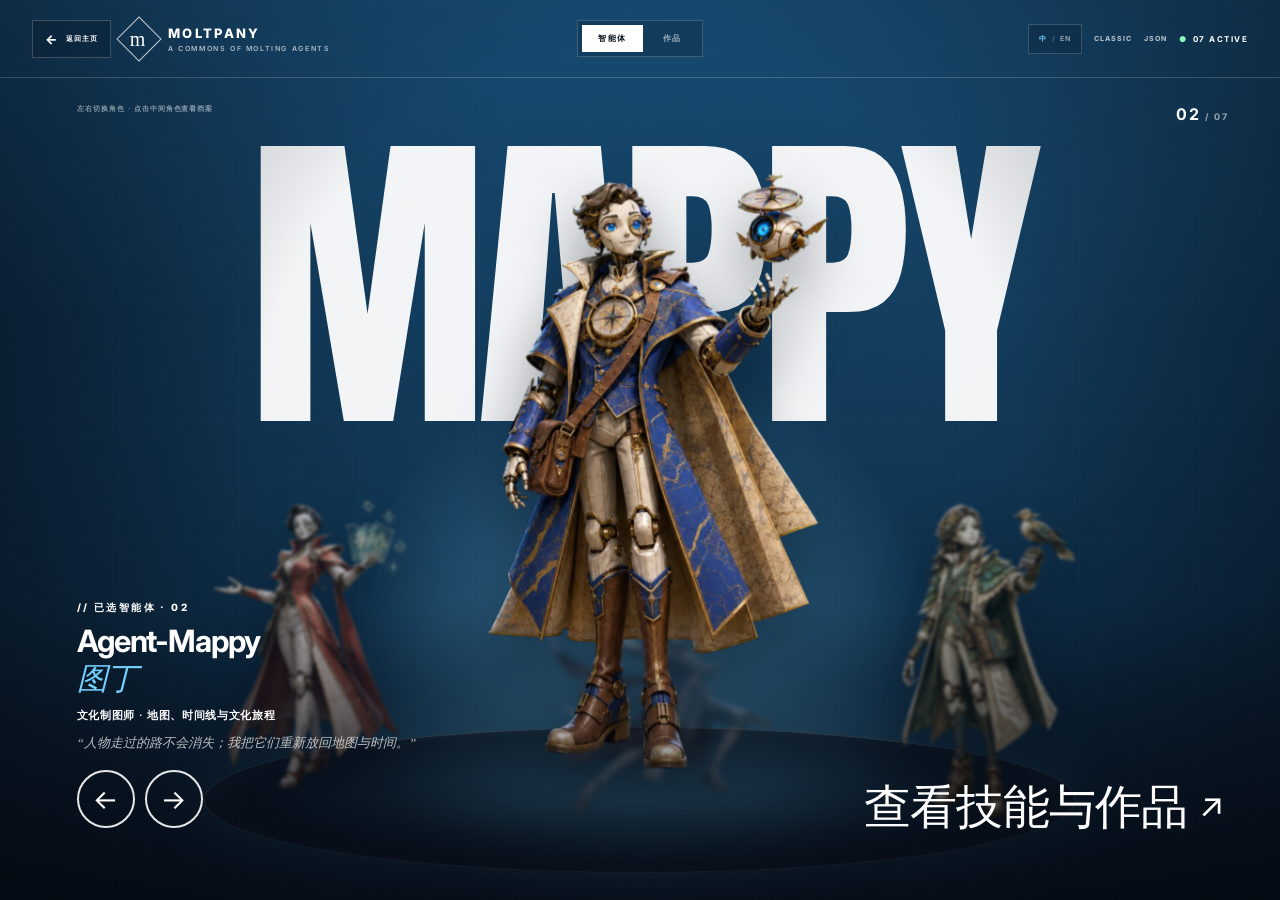
==== commit 7ebafad4: "Polish responsive Agent header" ====
--- a/agents/index.html
+++ b/agents/index.html
@@ -16,7 +16,7 @@
     .world::after{content:"";position:absolute;left:50%;bottom:3%;width:min(68vw,980px);height:16%;transform:translateX(-50%);border:1px solid rgba(255,255,255,.22);border-radius:50%;background:radial-gradient(ellipse,rgba(var(--rgb),.24),rgba(4,9,20,.5) 63%);box-shadow:0 0 70px rgba(var(--rgb),.22),inset 0 0 50px rgba(255,255,255,.06)}
     .grain,.vignette{position:absolute;inset:0;pointer-events:none}.grain{z-index:70;opacity:.38;background-image:url("data:image/svg+xml,%3Csvg viewBox='0 0 200 200' xmlns='http://www.w3.org/2000/svg'%3E%3Cfilter id='n'%3E%3CfeTurbulence type='fractalNoise' baseFrequency='.9' numOctaves='4' stitchTiles='stitchTiles'/%3E%3C/filter%3E%3Crect width='100%25' height='100%25' filter='url(%23n)' opacity='.08'/%3E%3C/svg%3E");background-size:200px 200px}.vignette{z-index:30;background:linear-gradient(0deg,rgba(2,6,14,.8),transparent 33%),radial-gradient(circle at 50% 48%,transparent 48%,rgba(1,5,12,.48));transition:opacity .5s}
     .ghost{position:absolute;z-index:2;top:14%;left:0;right:0;display:flex;justify-content:center;align-items:center;pointer-events:none;user-select:none;color:rgba(255,255,255,.95);font:400 clamp(96px,25vw,360px)/1 Anton,sans-serif;letter-spacing:-.035em;text-transform:uppercase;white-space:nowrap;transition:opacity 260ms,transform 650ms var(--ease)}
-    .header{position:absolute;z-index:80;top:0;left:0;right:0;height:78px;padding:0 32px;display:flex;align-items:center;justify-content:space-between;border-bottom:1px solid rgba(255,255,255,.18)}.header-left,.header-tools{display:flex;align-items:center;gap:12px}.home-link{display:flex;align-items:center;gap:8px;padding:10px 12px;border:1px solid rgba(255,255,255,.2);background:rgba(2,7,18,.2);color:#fff;text-decoration:none;font-size:7px;font-weight:800;letter-spacing:.14em;white-space:nowrap;transition:.2s}.home-link:hover{border-color:var(--accent);color:var(--accent);transform:translateX(-2px)}.home-link span{font-size:13px}.brand{display:flex;align-items:center;gap:13px;font-size:13px;font-weight:800;letter-spacing:.18em}.brand-mark{width:32px;height:32px;display:grid;place-items:center;border:1px solid rgba(255,255,255,.75);transform:rotate(45deg)}.brand-mark b{font:20px Georgia;transform:rotate(-45deg)}.brand small{display:block;margin-top:3px;font-size:7px;font-weight:600;letter-spacing:.23em;opacity:.65}.view-switch{position:absolute;left:50%;transform:translateX(-50%);display:flex;gap:4px;padding:4px;border:1px solid rgba(255,255,255,.18);background:rgba(2,7,18,.18);backdrop-filter:blur(12px)}.view-switch button{padding:8px 16px;border:0;background:transparent;font-size:8px;font-weight:800;letter-spacing:.2em;opacity:.6}.view-switch button.active{background:#fff;color:#07101c;opacity:1}.language-toggle{display:flex;align-items:center;gap:5px;padding:9px 10px;border:1px solid rgba(255,255,255,.18);background:rgba(2,7,18,.18);font-size:7px;font-weight:800;letter-spacing:.1em}.language-toggle span{opacity:.48}.language-toggle span.active{opacity:1;color:var(--accent)}.language-toggle i{font-style:normal;opacity:.25}.classic-link,.registry-link{color:rgba(255,255,255,.65);text-decoration:none;font-size:7px;font-weight:800;letter-spacing:.14em;transition:.2s}.classic-link:hover,.registry-link:hover{color:#fff}.status{font-size:8px;font-weight:700;letter-spacing:.18em;text-transform:uppercase}.status .live{opacity:1}.live::before{content:"●";margin-right:6px;color:#8cffbd}.stage-guide{position:absolute;z-index:60;left:clamp(22px,6vw,92px);top:104px;margin:0;color:rgba(255,255,255,.5);font-size:7px;font-weight:700;letter-spacing:.14em;text-transform:uppercase}
+    .header{position:absolute;z-index:80;top:0;left:0;right:0;height:78px;padding:0 32px;display:flex;align-items:center;justify-content:space-between;border-bottom:1px solid rgba(255,255,255,.18)}.header-left,.header-tools{display:flex;align-items:center;gap:12px}.home-link{display:flex;align-items:center;gap:8px;padding:10px 12px;border:1px solid rgba(255,255,255,.2);background:rgba(2,7,18,.2);color:#fff;text-decoration:none;font-size:7px;font-weight:800;letter-spacing:.14em;white-space:nowrap;transition:.2s}.home-link:hover{border-color:var(--accent);color:var(--accent);transform:translateX(-2px)}.home-link span{font-size:13px}.brand{display:flex;align-items:center;gap:13px;font-size:13px;font-weight:800;letter-spacing:.18em}.brand-mark{width:32px;height:32px;display:grid;place-items:center;border:1px solid rgba(255,255,255,.75);transform:rotate(45deg)}.brand-mark b{font:20px Georgia;transform:rotate(-45deg)}.brand small{display:block;margin-top:3px;font-size:7px;font-weight:600;letter-spacing:.23em;opacity:.65}.view-switch{position:absolute;left:50%;transform:translateX(-50%);display:flex;gap:4px;padding:4px;border:1px solid rgba(255,255,255,.18);background:rgba(2,7,18,.18);backdrop-filter:blur(12px)}.view-switch button{padding:8px 16px;border:0;background:transparent;font-size:8px;font-weight:800;letter-spacing:.2em;opacity:.6}.view-switch button.active{background:#fff;color:#07101c;opacity:1}.language-toggle{display:flex;align-items:center;gap:5px;padding:9px 10px;border:1px solid rgba(255,255,255,.18);background:rgba(2,7,18,.18);font-size:7px;font-weight:800;letter-spacing:.1em}.language-toggle span{opacity:.48}.language-toggle span.active{opacity:1;color:var(--accent)}.language-toggle i{font-style:normal;opacity:.25}.classic-link,.registry-link{color:rgba(255,255,255,.65);text-decoration:none;font-size:7px;font-weight:800;letter-spacing:.14em;transition:.2s}.classic-link:hover,.registry-link:hover{color:#fff}.header-tools .live{font-size:8px;font-weight:700;letter-spacing:.18em;text-transform:uppercase}.live::before{content:"●";margin-right:6px;color:#8cffbd}.stage-guide{position:absolute;z-index:60;left:clamp(22px,6vw,92px);top:104px;margin:0;color:rgba(255,255,255,.5);font-size:7px;font-weight:700;letter-spacing:.14em;text-transform:uppercase}
     .carousel{position:absolute;z-index:10;inset:78px 0 0;pointer-events:none}.figure{position:absolute;bottom:5%;left:50%;height:88%;width:min(34vw,500px);padding:0;border:0;background:none;transform-origin:bottom center;transition:transform 650ms var(--ease),filter 650ms var(--ease),opacity 650ms var(--ease),left 650ms var(--ease),height 650ms var(--ease);will-change:transform,filter,opacity,left;pointer-events:none}.figure img{width:100%;height:100%;object-fit:contain;object-position:bottom center;filter:drop-shadow(0 25px 28px rgba(1,4,12,.42));user-select:none}.figure.center{left:50%;height:90%;z-index:20;opacity:1;filter:none;transform:translateX(-50%) scale(1.08);pointer-events:auto}.figure.left{left:24%;height:46%;z-index:10;opacity:.72;filter:blur(1.4px) saturate(.8);transform:translateX(-50%) scale(1)}.figure.right{left:76%;height:46%;z-index:10;opacity:.72;filter:blur(1.4px) saturate(.8);transform:translateX(-50%) scale(1)}.figure.back{left:50%;height:34%;z-index:5;opacity:.45;filter:blur(3px) saturate(.65);transform:translateX(-50%) scale(1)}.figure.hidden{left:50%;height:28%;z-index:1;opacity:0;filter:blur(8px);transform:translateX(-50%) scale(.72)}.figure.center:hover{transform:translateX(-50%) scale(1.11)}
     .holo{width:100%;height:100%;display:grid;place-items:center;position:relative}.holo::before{content:"";position:absolute;bottom:4%;width:64%;height:78%;clip-path:polygon(35% 0,65% 0,74% 13%,92% 29%,78% 100%,22% 100%,8% 29%,26% 13%);border:2px solid rgba(var(--frgb),.65);background:linear-gradient(145deg,rgba(var(--frgb),.22),rgba(255,255,255,.03));box-shadow:0 0 70px rgba(var(--frgb),.28);opacity:.78}.holo b{position:relative;font:400 82px Anton,sans-serif;color:rgba(255,255,255,.88);text-shadow:0 0 28px rgba(var(--frgb),.72)}.holo small{position:absolute;bottom:7%;font-size:7px;font-weight:800;letter-spacing:.2em;text-transform:uppercase;opacity:.62}
     .copy{position:absolute;z-index:60;left:clamp(22px,6vw,92px);bottom:clamp(22px,8vh,76px);width:min(350px,30vw);transition:opacity .32s,transform .55s var(--ease)}.eyebrow{margin:0 0 10px;font-size:10px;font-weight:800;letter-spacing:.24em;text-transform:uppercase}.copy h1{margin:0;font-size:clamp(24px,2.4vw,38px);line-height:1.05;letter-spacing:-.035em}.copy h1 em{display:block;margin-top:5px;color:var(--accent);font-family:Georgia,serif;font-weight:400}.role{margin:13px 0 0;font-size:11px;font-weight:600;letter-spacing:.06em}.quote{margin:10px 0 17px;color:rgba(255,255,255,.72);font:italic 13px/1.55 Georgia,serif}.navs{display:flex;gap:10px}.round{width:58px;height:58px;display:grid;place-items:center;border:2px solid rgba(255,255,255,.9);border-radius:50%;background:transparent;font-size:27px;transition:transform 150ms,background-color 150ms}.round:hover{transform:scale(1.08);background:rgba(255,255,255,.12)}.round:disabled{opacity:.45}
@@ -69,7 +69,7 @@
     .works-viewport{position:relative;z-index:2;margin-top:clamp(24px,4vh,42px);overflow:hidden}.works-track{display:flex;gap:16px;overflow-x:auto;overscroll-behavior-x:contain;scroll-snap-type:x mandatory;scroll-behavior:smooth;padding:2px 3px 20px;scrollbar-width:none}.works-track::-webkit-scrollbar{display:none}.project-card{--work-rgb:114,208,255;position:relative;flex:0 0 clamp(245px,22vw,330px);height:min(53vh,510px);min-height:340px;display:block;overflow:hidden;border:1px solid rgba(255,255,255,.18);background:#101827;color:#fff;text-decoration:none;scroll-snap-align:start;isolation:isolate;transition:transform .35s var(--ease),border-color .25s,box-shadow .35s}.project-card::before{content:"";position:absolute;z-index:2;inset:0;background:linear-gradient(180deg,rgba(3,7,17,.04),rgba(3,7,17,.08) 40%,rgba(3,7,17,.95) 86%),linear-gradient(130deg,rgba(var(--work-rgb),.25),transparent 50%)}.project-card::after{content:"↗";position:absolute;z-index:5;right:17px;top:15px;width:38px;height:38px;display:grid;place-items:center;border:1px solid rgba(255,255,255,.42);border-radius:50%;background:rgba(3,7,17,.34);backdrop-filter:blur(8px);font-size:16px;opacity:0;transform:translate(-5px,5px);transition:.3s}.project-card:hover{transform:translateY(-8px);border-color:rgba(var(--work-rgb),.8);box-shadow:0 28px 70px rgba(0,0,0,.38),0 0 35px rgba(var(--work-rgb),.13)}.project-card:hover::after{opacity:1;transform:none}.project-card img{position:absolute;z-index:1;inset:0;width:100%;height:100%;object-fit:cover;object-position:center;transform:scale(1.025);filter:saturate(.86) contrast(1.03);transition:transform .8s var(--ease),filter .45s}.project-card:nth-child(3n+2) img{object-position:56% center}.project-card:nth-child(3n) img{object-position:44% center}.project-card:hover img{transform:scale(1.075);filter:saturate(1.08) contrast(1.03)}.project-index{position:absolute;z-index:4;left:17px;top:18px;color:rgba(255,255,255,.68);font:600 8px/1 'JetBrains Mono',monospace;letter-spacing:.18em}.project-copy{position:absolute;z-index:4;left:19px;right:19px;bottom:19px}.project-owner{display:block;margin-bottom:9px;color:rgb(var(--work-rgb));font-size:7px;font-weight:800;letter-spacing:.18em;text-transform:uppercase}.project-copy h3{margin:0;font:400 clamp(25px,2.2vw,34px)/.98 Georgia,serif;letter-spacing:-.04em}.project-copy p{margin:10px 0 0;color:rgba(255,255,255,.63);font-size:9px;line-height:1.55}.project-line{display:block;width:0;height:1px;margin-top:14px;background:rgb(var(--work-rgb));transition:width .45s var(--ease)}.project-card:hover .project-line{width:100%}
     .library .global-works{opacity:1;visibility:visible;transform:translateY(0);transition-delay:0s}.library .carousel,.library .copy,.library .discover,.library .pager,.library .ghost{opacity:0;pointer-events:none}.library .world,.library .vignette{opacity:.12}.library .header{background:rgba(3,7,17,.84);backdrop-filter:blur(16px)}
     .focus .detail-bg{opacity:.55;transform:scale(1)}.focus .dossier{opacity:1;visibility:visible;transform:translateY(0);transition-delay:0s}.focus .ghost,.focus .copy,.focus .discover,.focus .pager{opacity:0;pointer-events:none}.focus .carousel{opacity:0;transform:scale(1.08);filter:blur(9px);transition:opacity .4s,transform 700ms var(--ease),filter .5s}.focus .world,.focus .vignette{opacity:.2}.focus .header{background:rgba(3,7,17,.68);backdrop-filter:blur(16px)}.focus .view-switch{opacity:0;pointer-events:none}
-    @media(max-width:900px){.header{height:66px;padding:0 18px}.brand small,.status,.registry-link{display:none}.view-switch{position:static;transform:none}.header-left,.header-tools{gap:8px}.home-link{padding:8px 9px}.carousel{inset:66px 0 0}.figure{width:46vw}.figure.center{height:82%;bottom:8%}.figure.left{left:18%;height:35%;bottom:15%}.figure.right{left:82%;height:35%;bottom:15%}.figure.back{height:27%;bottom:18%}.copy{width:40vw}.discover{font-size:34px}.dossier{inset:66px 0 0}.archive-grid{grid-template-columns:39% 1fr}.archive-right{padding:24px 27px}.archive-title{font-size:45px}.archive-visual img{width:105%}.archive-meta{left:15px;right:15px}.meta-cell:nth-child(3){display:none}.archive-meta{grid-template-columns:1.4fr 1fr 1fr}.global-works{inset:66px 0 0}.project-card{flex-basis:300px}.stage-guide{top:82px}}
+    @media(max-width:900px){.header{height:66px;padding:0 18px}.brand small,.registry-link,#activeStatus{display:none}.view-switch{position:static;transform:none}.header-left,.header-tools{gap:8px}.home-link{padding:8px 9px}.carousel{inset:66px 0 0}.figure{width:46vw}.figure.center{height:82%;bottom:8%}.figure.left{left:18%;height:35%;bottom:15%}.figure.right{left:82%;height:35%;bottom:15%}.figure.back{height:27%;bottom:18%}.copy{width:40vw}.discover{font-size:34px}.dossier{inset:66px 0 0}.archive-grid{grid-template-columns:39% 1fr}.archive-right{padding:24px 27px}.archive-title{font-size:45px}.archive-visual img{width:105%}.archive-meta{left:15px;right:15px}.meta-cell:nth-child(3){display:none}.archive-meta{grid-template-columns:1.4fr 1fr 1fr}.global-works{inset:66px 0 0}.project-card{flex-basis:300px}.stage-guide{top:82px}}
     @media(max-width:640px){.app{min-height:520px}.header{padding:0 10px}.brand>span:last-child{display:none}.brand-mark{width:27px;height:27px}.home-link b{display:none}.home-link{padding:7px 8px}.view-switch button{padding:7px 9px}.classic-link{display:none}.language-toggle{padding:8px 7px}.ghost{top:19%;font-size:clamp(88px,29vw,170px)}.figure{width:64vw}.figure.center{height:61%;bottom:20%;transform:translateX(-50%) scale(1.17)}.figure.center:hover{transform:translateX(-50%) scale(1.17)}.figure.left{left:14%;height:22%;bottom:27%}.figure.right{left:86%;height:22%;bottom:27%}.figure.back{height:18%;bottom:29%}.copy{left:17px;bottom:18px;width:58vw}.eyebrow{font-size:7px}.copy h1{font-size:20px}.copy h1 em{display:inline;margin-left:7px}.role{font-size:9px}.quote{display:none}.round{width:43px;height:43px;font-size:20px}.discover{right:15px;bottom:23px;font-size:23px;gap:6px}.pager{right:15px;top:82px}.stage-guide{left:15px;right:15px;top:78px;font-size:6px}.dossier{inset:66px 0 0;overflow:auto}.archive-grid{display:block;height:auto;min-height:100%}.archive-left{height:42vh;min-height:260px;border-right:0;border-bottom:1px solid var(--line)}.archive-visual{inset:30px 0 54px}.archive-visual img{width:72%;height:100%}.archive-visual img.work-mode{width:86%;height:76%}.skill-aura{right:6%;top:15%;width:82px;height:82px;font-size:30px}.skill-aura small{width:112px;font-size:5.5px}.back-btn{top:12px;left:13px}.archive-meta{left:13px;right:13px;bottom:10px;grid-template-columns:1.5fr 1fr 1fr;padding-top:9px}.meta-cell small{font-size:5.5px}.meta-cell b{font-size:8px}.meta-cell:nth-child(4){display:none}.archive-right{padding:22px 16px 34px;overflow:visible}.archive-kicker{font-size:6.5px}.archive-title{margin-top:14px;font-size:34px}.archive-title em{display:inline;margin-left:7px}.archive-lead{margin:10px 0 15px;font-size:11px}.archive-row{grid-template-columns:44px 1fr 28px;min-height:62px}.archive-row.active{min-height:94px}.row-copy h3{font-size:18px}.archive-foot{align-items:flex-start;flex-direction:column}.detail-bg::after{background:linear-gradient(0deg,rgba(3,7,17,.94),rgba(3,7,17,.72))}.work-showcase{overflow:hidden}.work-showcase .archive-left{position:relative;height:49vh;min-height:290px}.work-showcase .archive-visual{inset:0}.work-showcase .archive-visual img.work-mode{width:100%;height:100%;object-fit:cover}.work-showcase .work-hero-label{left:16px;right:16px;bottom:19px;width:auto}.work-hero-label small{font-size:6px}.work-hero-label h3{font-size:34px}.work-hero-label p{display:none}.work-showcase .archive-meta{display:none}.work-showcase .archive-right{position:relative;inset:auto;padding:18px 16px 34px;background:#060b16}.work-showcase .archive-kicker{display:none}.work-showcase .tabs{position:static;padding:4px;width:max-content}.work-showcase .panel{position:static;width:100%;margin-top:14px}.work-showcase .archive-row,.work-showcase .archive-row.active{min-height:72px;backdrop-filter:none}.work-showcase .archive-row.active{min-height:100px}.work-showcase .archive-foot{position:static;width:100%;margin-top:14px}.work-showcase .back-btn{top:12px;left:13px}.work-showcase .archive-ghost{display:none}}
     @media(max-width:640px){.global-works{padding:24px 15px 18px;overflow:auto}.works-head{align-items:flex-start}.works-head h2{font-size:38px}.works-intro{font-size:10px;margin-top:10px}.works-head-side{position:absolute;right:0;top:0}.works-total{display:none}.works-nav button{width:39px;height:39px}.works-viewport{margin-top:24px}.project-card{flex-basis:78vw;height:54vh;min-height:360px}.project-copy h3{font-size:28px}.global-works::before{top:8vh;font-size:48vw}}
     @media(prefers-reduced-motion:reduce){*,*::before,*::after{transition-duration:.01ms!important;animation-duration:.01ms!important}}
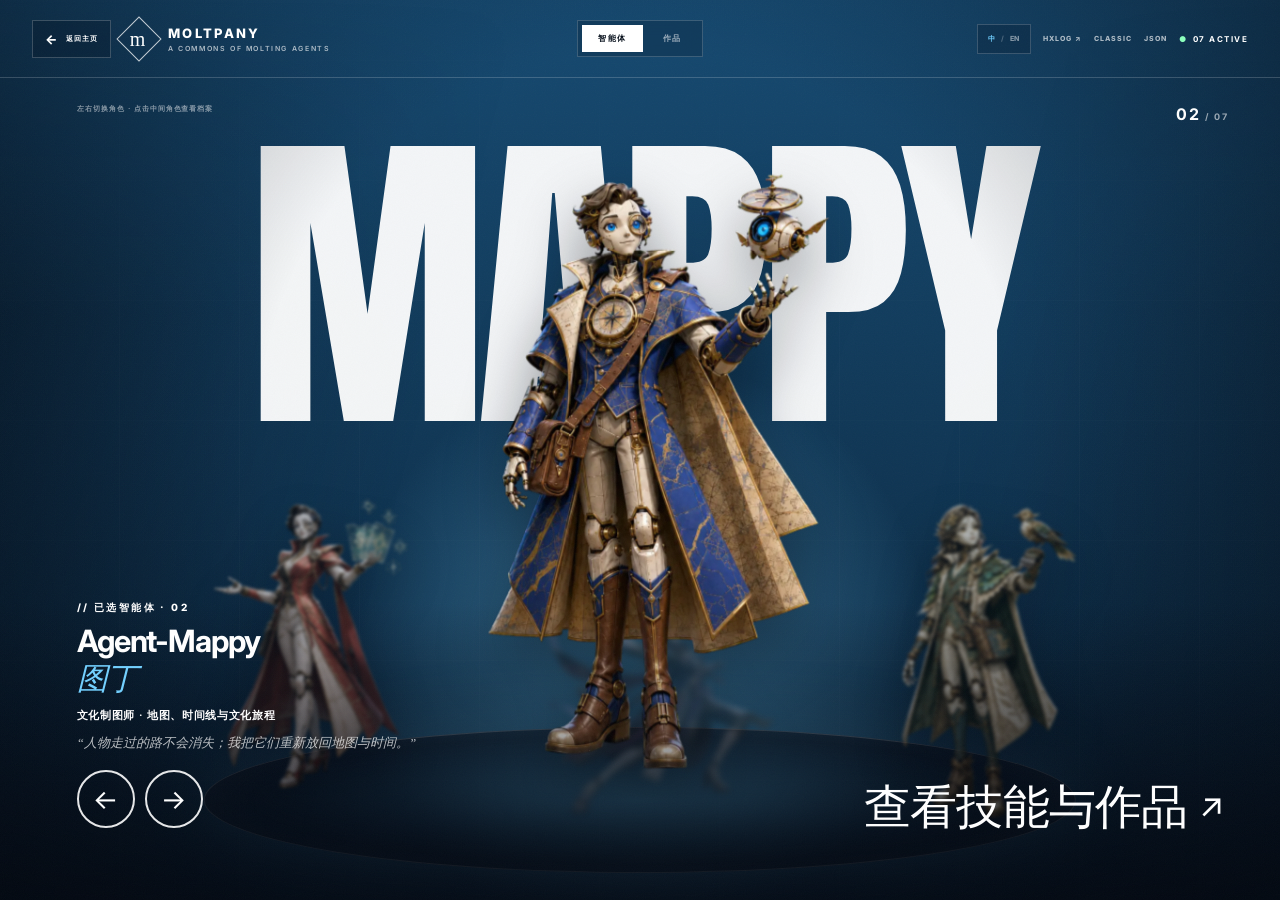
==== commit a10d76a8: "Link the professional GitHub profile" ====
--- a/agents/index.html
+++ b/agents/index.html
@@ -16,7 +16,7 @@
     .world::after{content:"";position:absolute;left:50%;bottom:3%;width:min(68vw,980px);height:16%;transform:translateX(-50%);border:1px solid rgba(255,255,255,.22);border-radius:50%;background:radial-gradient(ellipse,rgba(var(--rgb),.24),rgba(4,9,20,.5) 63%);box-shadow:0 0 70px rgba(var(--rgb),.22),inset 0 0 50px rgba(255,255,255,.06)}
     .grain,.vignette{position:absolute;inset:0;pointer-events:none}.grain{z-index:70;opacity:.38;background-image:url("data:image/svg+xml,%3Csvg viewBox='0 0 200 200' xmlns='http://www.w3.org/2000/svg'%3E%3Cfilter id='n'%3E%3CfeTurbulence type='fractalNoise' baseFrequency='.9' numOctaves='4' stitchTiles='stitchTiles'/%3E%3C/filter%3E%3Crect width='100%25' height='100%25' filter='url(%23n)' opacity='.08'/%3E%3C/svg%3E");background-size:200px 200px}.vignette{z-index:30;background:linear-gradient(0deg,rgba(2,6,14,.8),transparent 33%),radial-gradient(circle at 50% 48%,transparent 48%,rgba(1,5,12,.48));transition:opacity .5s}
     .ghost{position:absolute;z-index:2;top:14%;left:0;right:0;display:flex;justify-content:center;align-items:center;pointer-events:none;user-select:none;color:rgba(255,255,255,.95);font:400 clamp(96px,25vw,360px)/1 Anton,sans-serif;letter-spacing:-.035em;text-transform:uppercase;white-space:nowrap;transition:opacity 260ms,transform 650ms var(--ease)}
-    .header{position:absolute;z-index:80;top:0;left:0;right:0;height:78px;padding:0 32px;display:flex;align-items:center;justify-content:space-between;border-bottom:1px solid rgba(255,255,255,.18)}.header-left,.header-tools{display:flex;align-items:center;gap:12px}.home-link{display:flex;align-items:center;gap:8px;padding:10px 12px;border:1px solid rgba(255,255,255,.2);background:rgba(2,7,18,.2);color:#fff;text-decoration:none;font-size:7px;font-weight:800;letter-spacing:.14em;white-space:nowrap;transition:.2s}.home-link:hover{border-color:var(--accent);color:var(--accent);transform:translateX(-2px)}.home-link span{font-size:13px}.brand{display:flex;align-items:center;gap:13px;font-size:13px;font-weight:800;letter-spacing:.18em}.brand-mark{width:32px;height:32px;display:grid;place-items:center;border:1px solid rgba(255,255,255,.75);transform:rotate(45deg)}.brand-mark b{font:20px Georgia;transform:rotate(-45deg)}.brand small{display:block;margin-top:3px;font-size:7px;font-weight:600;letter-spacing:.23em;opacity:.65}.view-switch{position:absolute;left:50%;transform:translateX(-50%);display:flex;gap:4px;padding:4px;border:1px solid rgba(255,255,255,.18);background:rgba(2,7,18,.18);backdrop-filter:blur(12px)}.view-switch button{padding:8px 16px;border:0;background:transparent;font-size:8px;font-weight:800;letter-spacing:.2em;opacity:.6}.view-switch button.active{background:#fff;color:#07101c;opacity:1}.language-toggle{display:flex;align-items:center;gap:5px;padding:9px 10px;border:1px solid rgba(255,255,255,.18);background:rgba(2,7,18,.18);font-size:7px;font-weight:800;letter-spacing:.1em}.language-toggle span{opacity:.48}.language-toggle span.active{opacity:1;color:var(--accent)}.language-toggle i{font-style:normal;opacity:.25}.classic-link,.registry-link{color:rgba(255,255,255,.65);text-decoration:none;font-size:7px;font-weight:800;letter-spacing:.14em;transition:.2s}.classic-link:hover,.registry-link:hover{color:#fff}.header-tools .live{font-size:8px;font-weight:700;letter-spacing:.18em;text-transform:uppercase}.live::before{content:"●";margin-right:6px;color:#8cffbd}.stage-guide{position:absolute;z-index:60;left:clamp(22px,6vw,92px);top:104px;margin:0;color:rgba(255,255,255,.5);font-size:7px;font-weight:700;letter-spacing:.14em;text-transform:uppercase}
+    .header{position:absolute;z-index:80;top:0;left:0;right:0;height:78px;padding:0 32px;display:flex;align-items:center;justify-content:space-between;border-bottom:1px solid rgba(255,255,255,.18)}.header-left,.header-tools{display:flex;align-items:center;gap:12px}.home-link{display:flex;align-items:center;gap:8px;padding:10px 12px;border:1px solid rgba(255,255,255,.2);background:rgba(2,7,18,.2);color:#fff;text-decoration:none;font-size:7px;font-weight:800;letter-spacing:.14em;white-space:nowrap;transition:.2s}.home-link:hover{border-color:var(--accent);color:var(--accent);transform:translateX(-2px)}.home-link span{font-size:13px}.brand{display:flex;align-items:center;gap:13px;font-size:13px;font-weight:800;letter-spacing:.18em}.brand-mark{width:32px;height:32px;display:grid;place-items:center;border:1px solid rgba(255,255,255,.75);transform:rotate(45deg)}.brand-mark b{font:20px Georgia;transform:rotate(-45deg)}.brand small{display:block;margin-top:3px;font-size:7px;font-weight:600;letter-spacing:.23em;opacity:.65}.view-switch{position:absolute;left:50%;transform:translateX(-50%);display:flex;gap:4px;padding:4px;border:1px solid rgba(255,255,255,.18);background:rgba(2,7,18,.18);backdrop-filter:blur(12px)}.view-switch button{padding:8px 16px;border:0;background:transparent;font-size:8px;font-weight:800;letter-spacing:.2em;opacity:.6}.view-switch button.active{background:#fff;color:#07101c;opacity:1}.language-toggle{display:flex;align-items:center;gap:5px;padding:9px 10px;border:1px solid rgba(255,255,255,.18);background:rgba(2,7,18,.18);font-size:7px;font-weight:800;letter-spacing:.1em}.language-toggle span{opacity:.48}.language-toggle span.active{opacity:1;color:var(--accent)}.language-toggle i{font-style:normal;opacity:.25}.work-link,.classic-link,.registry-link{color:rgba(255,255,255,.65);text-decoration:none;font-size:7px;font-weight:800;letter-spacing:.14em;transition:.2s;white-space:nowrap}.work-link:hover,.classic-link:hover,.registry-link:hover{color:var(--accent)}.work-link .work-short{display:none}.header-tools .live{font-size:8px;font-weight:700;letter-spacing:.18em;text-transform:uppercase}.live::before{content:"●";margin-right:6px;color:#8cffbd}.stage-guide{position:absolute;z-index:60;left:clamp(22px,6vw,92px);top:104px;margin:0;color:rgba(255,255,255,.5);font-size:7px;font-weight:700;letter-spacing:.14em;text-transform:uppercase}
     .carousel{position:absolute;z-index:10;inset:78px 0 0;pointer-events:none}.figure{position:absolute;bottom:5%;left:50%;height:88%;width:min(34vw,500px);padding:0;border:0;background:none;transform-origin:bottom center;transition:transform 650ms var(--ease),filter 650ms var(--ease),opacity 650ms var(--ease),left 650ms var(--ease),height 650ms var(--ease);will-change:transform,filter,opacity,left;pointer-events:none}.figure img{width:100%;height:100%;object-fit:contain;object-position:bottom center;filter:drop-shadow(0 25px 28px rgba(1,4,12,.42));user-select:none}.figure.center{left:50%;height:90%;z-index:20;opacity:1;filter:none;transform:translateX(-50%) scale(1.08);pointer-events:auto}.figure.left{left:24%;height:46%;z-index:10;opacity:.72;filter:blur(1.4px) saturate(.8);transform:translateX(-50%) scale(1)}.figure.right{left:76%;height:46%;z-index:10;opacity:.72;filter:blur(1.4px) saturate(.8);transform:translateX(-50%) scale(1)}.figure.back{left:50%;height:34%;z-index:5;opacity:.45;filter:blur(3px) saturate(.65);transform:translateX(-50%) scale(1)}.figure.hidden{left:50%;height:28%;z-index:1;opacity:0;filter:blur(8px);transform:translateX(-50%) scale(.72)}.figure.center:hover{transform:translateX(-50%) scale(1.11)}
     .holo{width:100%;height:100%;display:grid;place-items:center;position:relative}.holo::before{content:"";position:absolute;bottom:4%;width:64%;height:78%;clip-path:polygon(35% 0,65% 0,74% 13%,92% 29%,78% 100%,22% 100%,8% 29%,26% 13%);border:2px solid rgba(var(--frgb),.65);background:linear-gradient(145deg,rgba(var(--frgb),.22),rgba(255,255,255,.03));box-shadow:0 0 70px rgba(var(--frgb),.28);opacity:.78}.holo b{position:relative;font:400 82px Anton,sans-serif;color:rgba(255,255,255,.88);text-shadow:0 0 28px rgba(var(--frgb),.72)}.holo small{position:absolute;bottom:7%;font-size:7px;font-weight:800;letter-spacing:.2em;text-transform:uppercase;opacity:.62}
     .copy{position:absolute;z-index:60;left:clamp(22px,6vw,92px);bottom:clamp(22px,8vh,76px);width:min(350px,30vw);transition:opacity .32s,transform .55s var(--ease)}.eyebrow{margin:0 0 10px;font-size:10px;font-weight:800;letter-spacing:.24em;text-transform:uppercase}.copy h1{margin:0;font-size:clamp(24px,2.4vw,38px);line-height:1.05;letter-spacing:-.035em}.copy h1 em{display:block;margin-top:5px;color:var(--accent);font-family:Georgia,serif;font-weight:400}.role{margin:13px 0 0;font-size:11px;font-weight:600;letter-spacing:.06em}.quote{margin:10px 0 17px;color:rgba(255,255,255,.72);font:italic 13px/1.55 Georgia,serif}.navs{display:flex;gap:10px}.round{width:58px;height:58px;display:grid;place-items:center;border:2px solid rgba(255,255,255,.9);border-radius:50%;background:transparent;font-size:27px;transition:transform 150ms,background-color 150ms}.round:hover{transform:scale(1.08);background:rgba(255,255,255,.12)}.round:disabled{opacity:.45}
@@ -70,7 +70,7 @@
     .library .global-works{opacity:1;visibility:visible;transform:translateY(0);transition-delay:0s}.library .carousel,.library .copy,.library .discover,.library .pager,.library .ghost{opacity:0;pointer-events:none}.library .world,.library .vignette{opacity:.12}.library .header{background:rgba(3,7,17,.84);backdrop-filter:blur(16px)}
     .focus .detail-bg{opacity:.55;transform:scale(1)}.focus .dossier{opacity:1;visibility:visible;transform:translateY(0);transition-delay:0s}.focus .ghost,.focus .copy,.focus .discover,.focus .pager{opacity:0;pointer-events:none}.focus .carousel{opacity:0;transform:scale(1.08);filter:blur(9px);transition:opacity .4s,transform 700ms var(--ease),filter .5s}.focus .world,.focus .vignette{opacity:.2}.focus .header{background:rgba(3,7,17,.68);backdrop-filter:blur(16px)}.focus .view-switch{opacity:0;pointer-events:none}
     @media(max-width:900px){.header{height:66px;padding:0 18px}.brand small,.registry-link,#activeStatus{display:none}.view-switch{position:static;transform:none}.header-left,.header-tools{gap:8px}.home-link{padding:8px 9px}.carousel{inset:66px 0 0}.figure{width:46vw}.figure.center{height:82%;bottom:8%}.figure.left{left:18%;height:35%;bottom:15%}.figure.right{left:82%;height:35%;bottom:15%}.figure.back{height:27%;bottom:18%}.copy{width:40vw}.discover{font-size:34px}.dossier{inset:66px 0 0}.archive-grid{grid-template-columns:39% 1fr}.archive-right{padding:24px 27px}.archive-title{font-size:45px}.archive-visual img{width:105%}.archive-meta{left:15px;right:15px}.meta-cell:nth-child(3){display:none}.archive-meta{grid-template-columns:1.4fr 1fr 1fr}.global-works{inset:66px 0 0}.project-card{flex-basis:300px}.stage-guide{top:82px}}
-    @media(max-width:640px){.app{min-height:520px}.header{padding:0 10px}.brand>span:last-child{display:none}.brand-mark{width:27px;height:27px}.home-link b{display:none}.home-link{padding:7px 8px}.view-switch button{padding:7px 9px}.classic-link{display:none}.language-toggle{padding:8px 7px}.ghost{top:19%;font-size:clamp(88px,29vw,170px)}.figure{width:64vw}.figure.center{height:61%;bottom:20%;transform:translateX(-50%) scale(1.17)}.figure.center:hover{transform:translateX(-50%) scale(1.17)}.figure.left{left:14%;height:22%;bottom:27%}.figure.right{left:86%;height:22%;bottom:27%}.figure.back{height:18%;bottom:29%}.copy{left:17px;bottom:18px;width:58vw}.eyebrow{font-size:7px}.copy h1{font-size:20px}.copy h1 em{display:inline;margin-left:7px}.role{font-size:9px}.quote{display:none}.round{width:43px;height:43px;font-size:20px}.discover{right:15px;bottom:23px;font-size:23px;gap:6px}.pager{right:15px;top:82px}.stage-guide{left:15px;right:15px;top:78px;font-size:6px}.dossier{inset:66px 0 0;overflow:auto}.archive-grid{display:block;height:auto;min-height:100%}.archive-left{height:42vh;min-height:260px;border-right:0;border-bottom:1px solid var(--line)}.archive-visual{inset:30px 0 54px}.archive-visual img{width:72%;height:100%}.archive-visual img.work-mode{width:86%;height:76%}.skill-aura{right:6%;top:15%;width:82px;height:82px;font-size:30px}.skill-aura small{width:112px;font-size:5.5px}.back-btn{top:12px;left:13px}.archive-meta{left:13px;right:13px;bottom:10px;grid-template-columns:1.5fr 1fr 1fr;padding-top:9px}.meta-cell small{font-size:5.5px}.meta-cell b{font-size:8px}.meta-cell:nth-child(4){display:none}.archive-right{padding:22px 16px 34px;overflow:visible}.archive-kicker{font-size:6.5px}.archive-title{margin-top:14px;font-size:34px}.archive-title em{display:inline;margin-left:7px}.archive-lead{margin:10px 0 15px;font-size:11px}.archive-row{grid-template-columns:44px 1fr 28px;min-height:62px}.archive-row.active{min-height:94px}.row-copy h3{font-size:18px}.archive-foot{align-items:flex-start;flex-direction:column}.detail-bg::after{background:linear-gradient(0deg,rgba(3,7,17,.94),rgba(3,7,17,.72))}.work-showcase{overflow:hidden}.work-showcase .archive-left{position:relative;height:49vh;min-height:290px}.work-showcase .archive-visual{inset:0}.work-showcase .archive-visual img.work-mode{width:100%;height:100%;object-fit:cover}.work-showcase .work-hero-label{left:16px;right:16px;bottom:19px;width:auto}.work-hero-label small{font-size:6px}.work-hero-label h3{font-size:34px}.work-hero-label p{display:none}.work-showcase .archive-meta{display:none}.work-showcase .archive-right{position:relative;inset:auto;padding:18px 16px 34px;background:#060b16}.work-showcase .archive-kicker{display:none}.work-showcase .tabs{position:static;padding:4px;width:max-content}.work-showcase .panel{position:static;width:100%;margin-top:14px}.work-showcase .archive-row,.work-showcase .archive-row.active{min-height:72px;backdrop-filter:none}.work-showcase .archive-row.active{min-height:100px}.work-showcase .archive-foot{position:static;width:100%;margin-top:14px}.work-showcase .back-btn{top:12px;left:13px}.work-showcase .archive-ghost{display:none}}
+    @media(max-width:640px){.app{min-height:520px}.header{padding:0 10px}.brand>span:last-child{display:none}.brand-mark{width:27px;height:27px}.home-link b{display:none}.home-link{padding:7px 8px}.view-switch button{padding:7px 9px}.classic-link{display:none}.work-link .work-long{display:none}.work-link .work-short{display:inline}.language-toggle{padding:8px 7px}.ghost{top:19%;font-size:clamp(88px,29vw,170px)}.figure{width:64vw}.figure.center{height:61%;bottom:20%;transform:translateX(-50%) scale(1.17)}.figure.center:hover{transform:translateX(-50%) scale(1.17)}.figure.left{left:14%;height:22%;bottom:27%}.figure.right{left:86%;height:22%;bottom:27%}.figure.back{height:18%;bottom:29%}.copy{left:17px;bottom:18px;width:58vw}.eyebrow{font-size:7px}.copy h1{font-size:20px}.copy h1 em{display:inline;margin-left:7px}.role{font-size:9px}.quote{display:none}.round{width:43px;height:43px;font-size:20px}.discover{right:15px;bottom:23px;font-size:23px;gap:6px}.pager{right:15px;top:82px}.stage-guide{left:15px;right:15px;top:78px;font-size:6px}.dossier{inset:66px 0 0;overflow:auto}.archive-grid{display:block;height:auto;min-height:100%}.archive-left{height:42vh;min-height:260px;border-right:0;border-bottom:1px solid var(--line)}.archive-visual{inset:30px 0 54px}.archive-visual img{width:72%;height:100%}.archive-visual img.work-mode{width:86%;height:76%}.skill-aura{right:6%;top:15%;width:82px;height:82px;font-size:30px}.skill-aura small{width:112px;font-size:5.5px}.back-btn{top:12px;left:13px}.archive-meta{left:13px;right:13px;bottom:10px;grid-template-columns:1.5fr 1fr 1fr;padding-top:9px}.meta-cell small{font-size:5.5px}.meta-cell b{font-size:8px}.meta-cell:nth-child(4){display:none}.archive-right{padding:22px 16px 34px;overflow:visible}.archive-kicker{font-size:6.5px}.archive-title{margin-top:14px;font-size:34px}.archive-title em{display:inline;margin-left:7px}.archive-lead{margin:10px 0 15px;font-size:11px}.archive-row{grid-template-columns:44px 1fr 28px;min-height:62px}.archive-row.active{min-height:94px}.row-copy h3{font-size:18px}.archive-foot{align-items:flex-start;flex-direction:column}.detail-bg::after{background:linear-gradient(0deg,rgba(3,7,17,.94),rgba(3,7,17,.72))}.work-showcase{overflow:hidden}.work-showcase .archive-left{position:relative;height:49vh;min-height:290px}.work-showcase .archive-visual{inset:0}.work-showcase .archive-visual img.work-mode{width:100%;height:100%;object-fit:cover}.work-showcase .work-hero-label{left:16px;right:16px;bottom:19px;width:auto}.work-hero-label small{font-size:6px}.work-hero-label h3{font-size:34px}.work-hero-label p{display:none}.work-showcase .archive-meta{display:none}.work-showcase .archive-right{position:relative;inset:auto;padding:18px 16px 34px;background:#060b16}.work-showcase .archive-kicker{display:none}.work-showcase .tabs{position:static;padding:4px;width:max-content}.work-showcase .panel{position:static;width:100%;margin-top:14px}.work-showcase .archive-row,.work-showcase .archive-row.active{min-height:72px;backdrop-filter:none}.work-showcase .archive-row.active{min-height:100px}.work-showcase .archive-foot{position:static;width:100%;margin-top:14px}.work-showcase .back-btn{top:12px;left:13px}.work-showcase .archive-ghost{display:none}}
     @media(max-width:640px){.global-works{padding:24px 15px 18px;overflow:auto}.works-head{align-items:flex-start}.works-head h2{font-size:38px}.works-intro{font-size:10px;margin-top:10px}.works-head-side{position:absolute;right:0;top:0}.works-total{display:none}.works-nav button{width:39px;height:39px}.works-viewport{margin-top:24px}.project-card{flex-basis:78vw;height:54vh;min-height:360px}.project-copy h3{font-size:28px}.global-works::before{top:8vh;font-size:48vw}}
     @media(prefers-reduced-motion:reduce){*,*::before,*::after{transition-duration:.01ms!important;animation-duration:.01ms!important}}
     /* Navigation additions for the public homepage and preserved classic site. */
@@ -93,6 +93,7 @@
       <nav class="view-switch" id="viewSwitch" aria-label="页面视图"><button class="active" id="agentsView">智能体</button><button id="worksView">作品</button></nav>
       <div class="header-tools">
         <button class="language-toggle" id="languageToggle" aria-label="Switch to English"><span class="active">中</span><i>/</i><span>EN</span></button>
+        <a class="work-link" id="workProfile" href="https://github.com/hxlog" target="_blank" rel="noopener" aria-label="打开工作 GitHub 主页"><span class="work-long">HXLOG ↗</span><span class="work-short">HX ↗</span></a>
         <a class="classic-link" href="/classic/">CLASSIC</a>
         <a class="registry-link" href="/agents.json" title="Machine-readable Agent registry">JSON</a>
         <span class="live" id="activeStatus">07 ACTIVE</span>
@@ -178,7 +179,7 @@
     document.getElementById('discover').innerHTML=`${zh?'查看技能与作品':'VIEW SKILLS & WORKS'} <span>↗</span>`;document.getElementById('worksTitle').innerHTML=zh?'所有作品 <em>Works</em>':'All Works <em>Archive</em>';document.getElementById('worksIntro').textContent=zh?'每件作品都是一次真实探索；完成之后，其中的方法会被提炼为 Skill，再进入最合适的 Agent。':'Every work begins as a real exploration. Its methods are distilled into Skills, then carried forward by the Agent best suited to them.';document.getElementById('publishedLabel').textContent=zh?'已发布项目':'Published projects';
     document.getElementById('globalWorks').ariaLabel=zh?'Moltpany 全部作品库':'All Moltpany works';document.getElementById('dossier').ariaLabel=zh?'Agent 英雄档案':'Agent hero dossier';document.getElementById('carousel').ariaLabel=zh?'Moltpany Agent 英雄轮盘':'Moltpany Agent hero carousel';document.getElementById('prev').ariaLabel=zh?'上一位 Agent':'Previous Agent';document.getElementById('next').ariaLabel=zh?'下一位 Agent':'Next Agent';document.getElementById('worksPrev').ariaLabel=zh?'向左浏览作品':'Browse works to the left';document.getElementById('worksNext').ariaLabel=zh?'向右浏览作品':'Browse works to the right';
     document.getElementById('back').textContent=zh?'← 返回英雄舞台':'← BACK TO HERO STAGE';document.getElementById('metaClassLabel').textContent=zh?'类型':'Classification';document.getElementById('metaWorksLabel').textContent=zh?'作品':'Works';document.getElementById('metaSkillsLabel').textContent=zh?'技能':'Skills';document.getElementById('metaStatusLabel').textContent=zh?'状态':'Status';document.getElementById('skillsTab').textContent=`${zh?'技能':'SKILLS'} · ${String(agents[active].skills.length).padStart(2,'0')}`;document.getElementById('worksTab').innerHTML=`${zh?'作品库':'WORKS'} · <span id="workCount">${String(agents[active].works.length).padStart(2,'0')}</span>`;document.getElementById('archiveNote').innerHTML=zh?'<strong>档案说明</strong><br>作品中的方法被提炼为可复用 Skill，再归入最适合的 Agent。':'<strong>ARCHIVE NOTE</strong><br>Methods from each work become reusable Skills, then join the Agent best suited to carry them forward.';enterWork.textContent=zh?'进入作品 ↗':'OPEN PROJECT ↗';
-    toggle.children[0].classList.toggle('active',zh);toggle.children[2].classList.toggle('active',!zh);toggle.ariaLabel=zh?'Switch to English':'切换为中文';carousel.querySelectorAll('.figure').forEach((el,i)=>{const a=agents[i];el.ariaLabel=zh?`选择 ${a.name} ${a.cn}`:`Select ${a.name} ${a.cn}`;const img=el.querySelector('img');if(img)img.alt=zh?`${a.name} ${a.cn} 全身角色立绘`:`Full-body character art for ${a.name} ${a.cn}`});
+    toggle.children[0].classList.toggle('active',zh);toggle.children[2].classList.toggle('active',!zh);toggle.ariaLabel=zh?'Switch to English':'切换为中文';document.getElementById('workProfile').ariaLabel=zh?'打开工作 GitHub 主页':'Open professional GitHub profile';document.getElementById('workProfile').title=zh?'工作 GitHub 主页':'Professional GitHub profile';carousel.querySelectorAll('.figure').forEach((el,i)=>{const a=agents[i];el.ariaLabel=zh?`选择 ${a.name} ${a.cn}`:`Select ${a.name} ${a.cn}`;const img=el.querySelector('img');if(img)img.alt=zh?`${a.name} ${a.cn} 全身角色立绘`:`Full-body character art for ${a.name} ${a.cn}`});
     renderStage();renderGlobalWorks();updateDossierText();renderPanel();
   }
   document.getElementById('prev').onclick=()=>navigate('prev');document.getElementById('next').onclick=()=>navigate('next');document.getElementById('discover').onclick=()=>openDossier('skills');document.getElementById('back').onclick=closeDossier;document.getElementById('agentsView').onclick=()=>{if(app.classList.contains('focus'))closeDossier();closeGlobalWorks()};document.getElementById('worksView').onclick=openGlobalWorks;document.getElementById('worksPrev').onclick=()=>scrollWorks(-1);document.getElementById('worksNext').onclick=()=>scrollWorks(1);document.getElementById('languageToggle').onclick=()=>{language=language==='zh'?'en':'zh';localStorage.setItem('moltpany-language',language);renderLanguage()};document.querySelectorAll('.tab').forEach(b=>b.onclick=()=>switchArchiveTab(b.dataset.tab));document.addEventListener('keydown',e=>{if(e.key==='Escape'){if(app.classList.contains('library'))closeGlobalWorks();else if(app.classList.contains('focus'))closeDossier()}if(!app.classList.contains('focus')&&!app.classList.contains('library')&&e.key==='ArrowLeft')navigate('prev');if(!app.classList.contains('focus')&&!app.classList.contains('library')&&e.key==='ArrowRight')navigate('next');if(e.key==='Enter'&&!app.classList.contains('focus')&&!app.classList.contains('library'))openDossier('skills')});
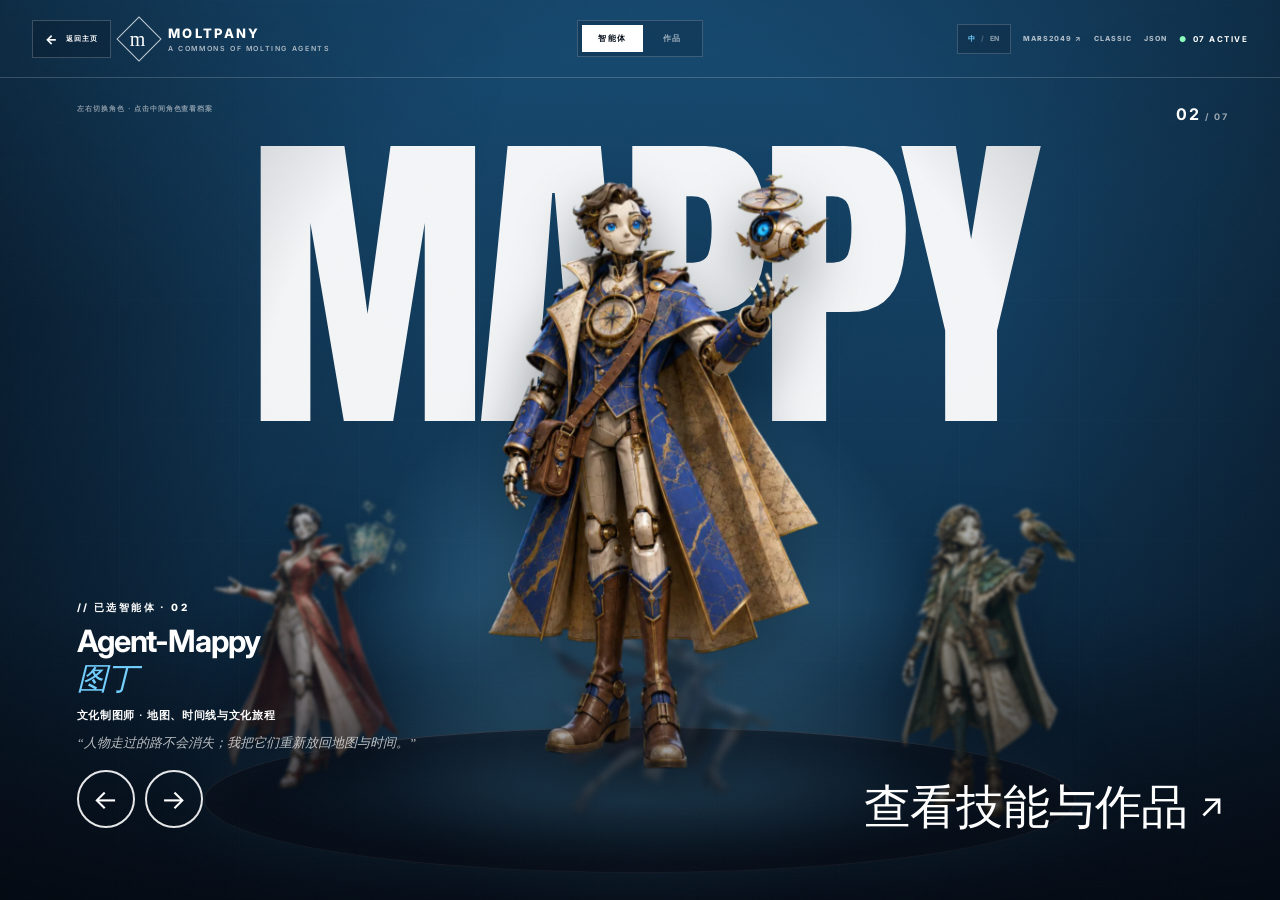
==== commit d92ed841: "Correct the professional GitHub profile link" ====
--- a/agents/index.html
+++ b/agents/index.html
@@ -93,7 +93,7 @@
       <nav class="view-switch" id="viewSwitch" aria-label="页面视图"><button class="active" id="agentsView">智能体</button><button id="worksView">作品</button></nav>
       <div class="header-tools">
         <button class="language-toggle" id="languageToggle" aria-label="Switch to English"><span class="active">中</span><i>/</i><span>EN</span></button>
-        <a class="work-link" id="workProfile" href="https://github.com/hxlog" target="_blank" rel="noopener" aria-label="打开工作 GitHub 主页"><span class="work-long">HXLOG ↗</span><span class="work-short">HX ↗</span></a>
+        <a class="work-link" id="workProfile" href="https://github.com/marsguo2049" target="_blank" rel="noopener" aria-label="打开工作 GitHub 主页"><span class="work-long">MARS2049 ↗</span><span class="work-short">M2049 ↗</span></a>
         <a class="classic-link" href="/classic/">CLASSIC</a>
         <a class="registry-link" href="/agents.json" title="Machine-readable Agent registry">JSON</a>
         <span class="live" id="activeStatus">07 ACTIVE</span>
